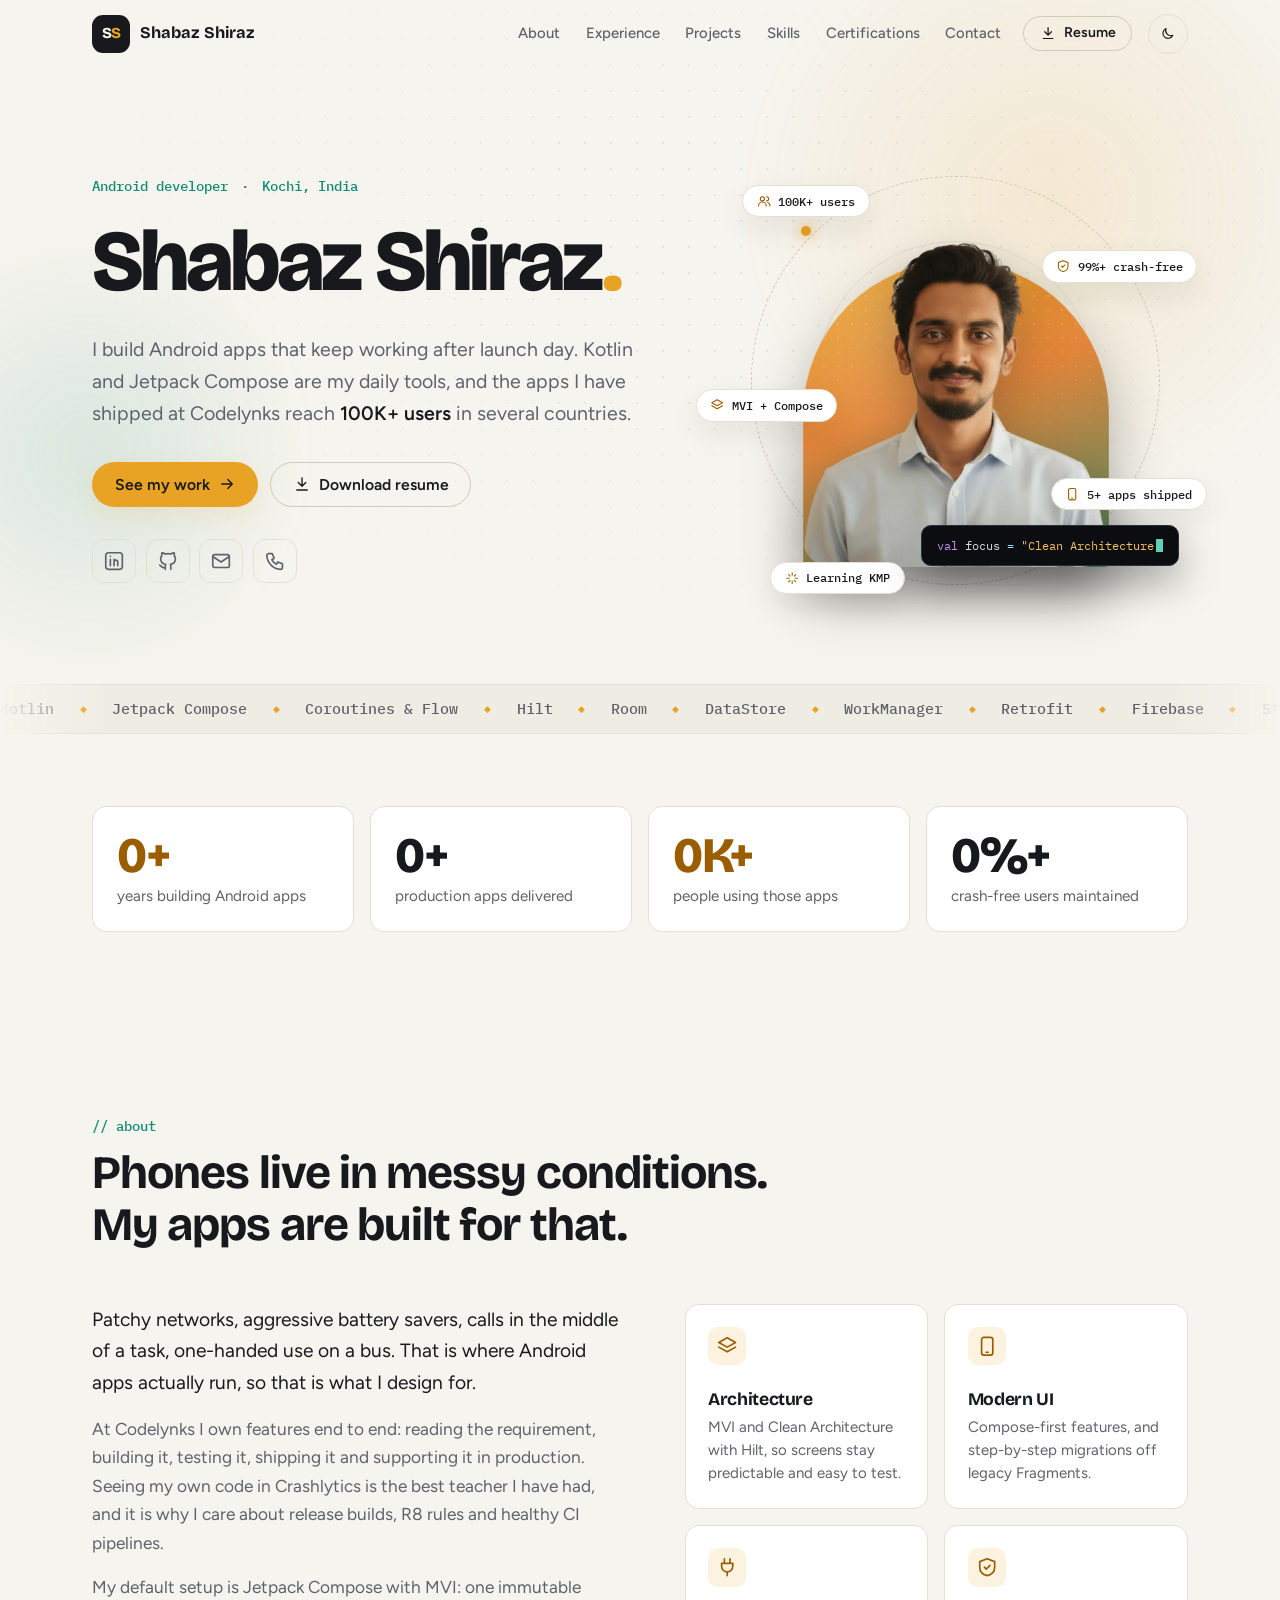
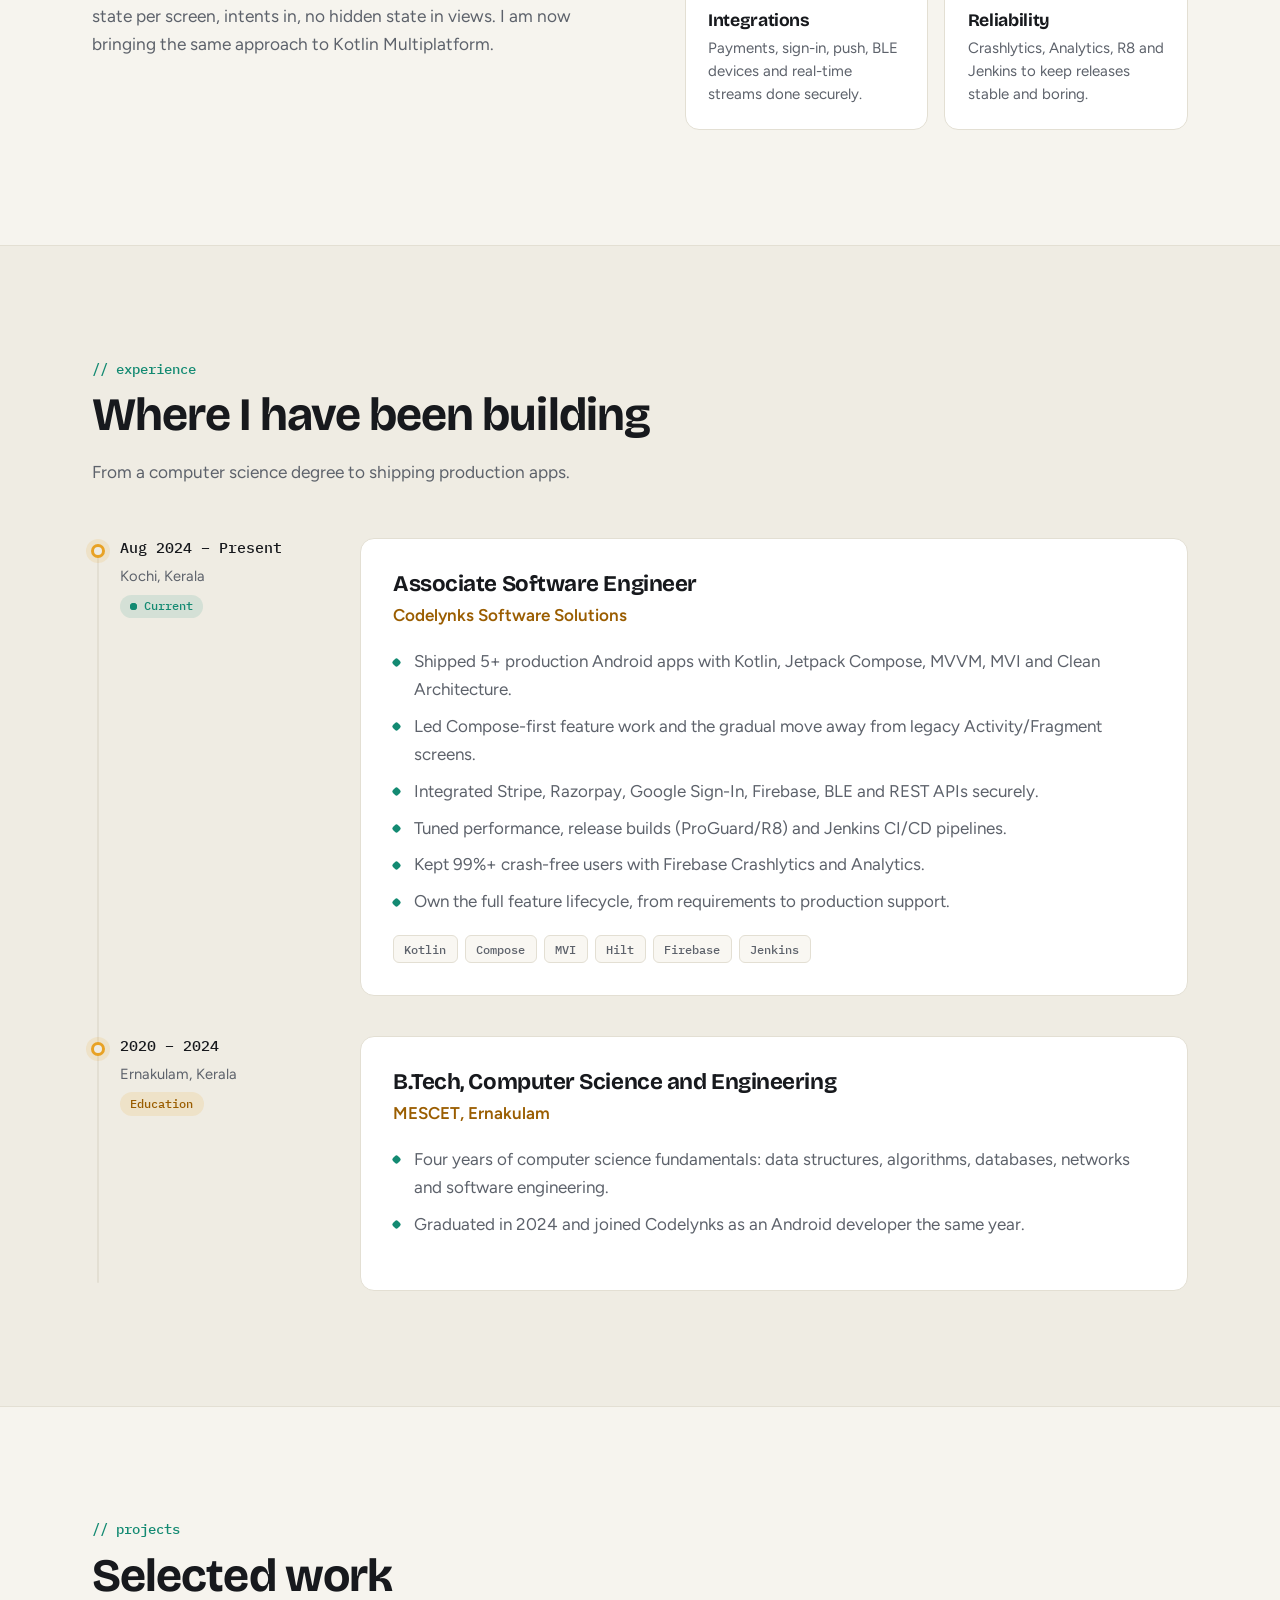
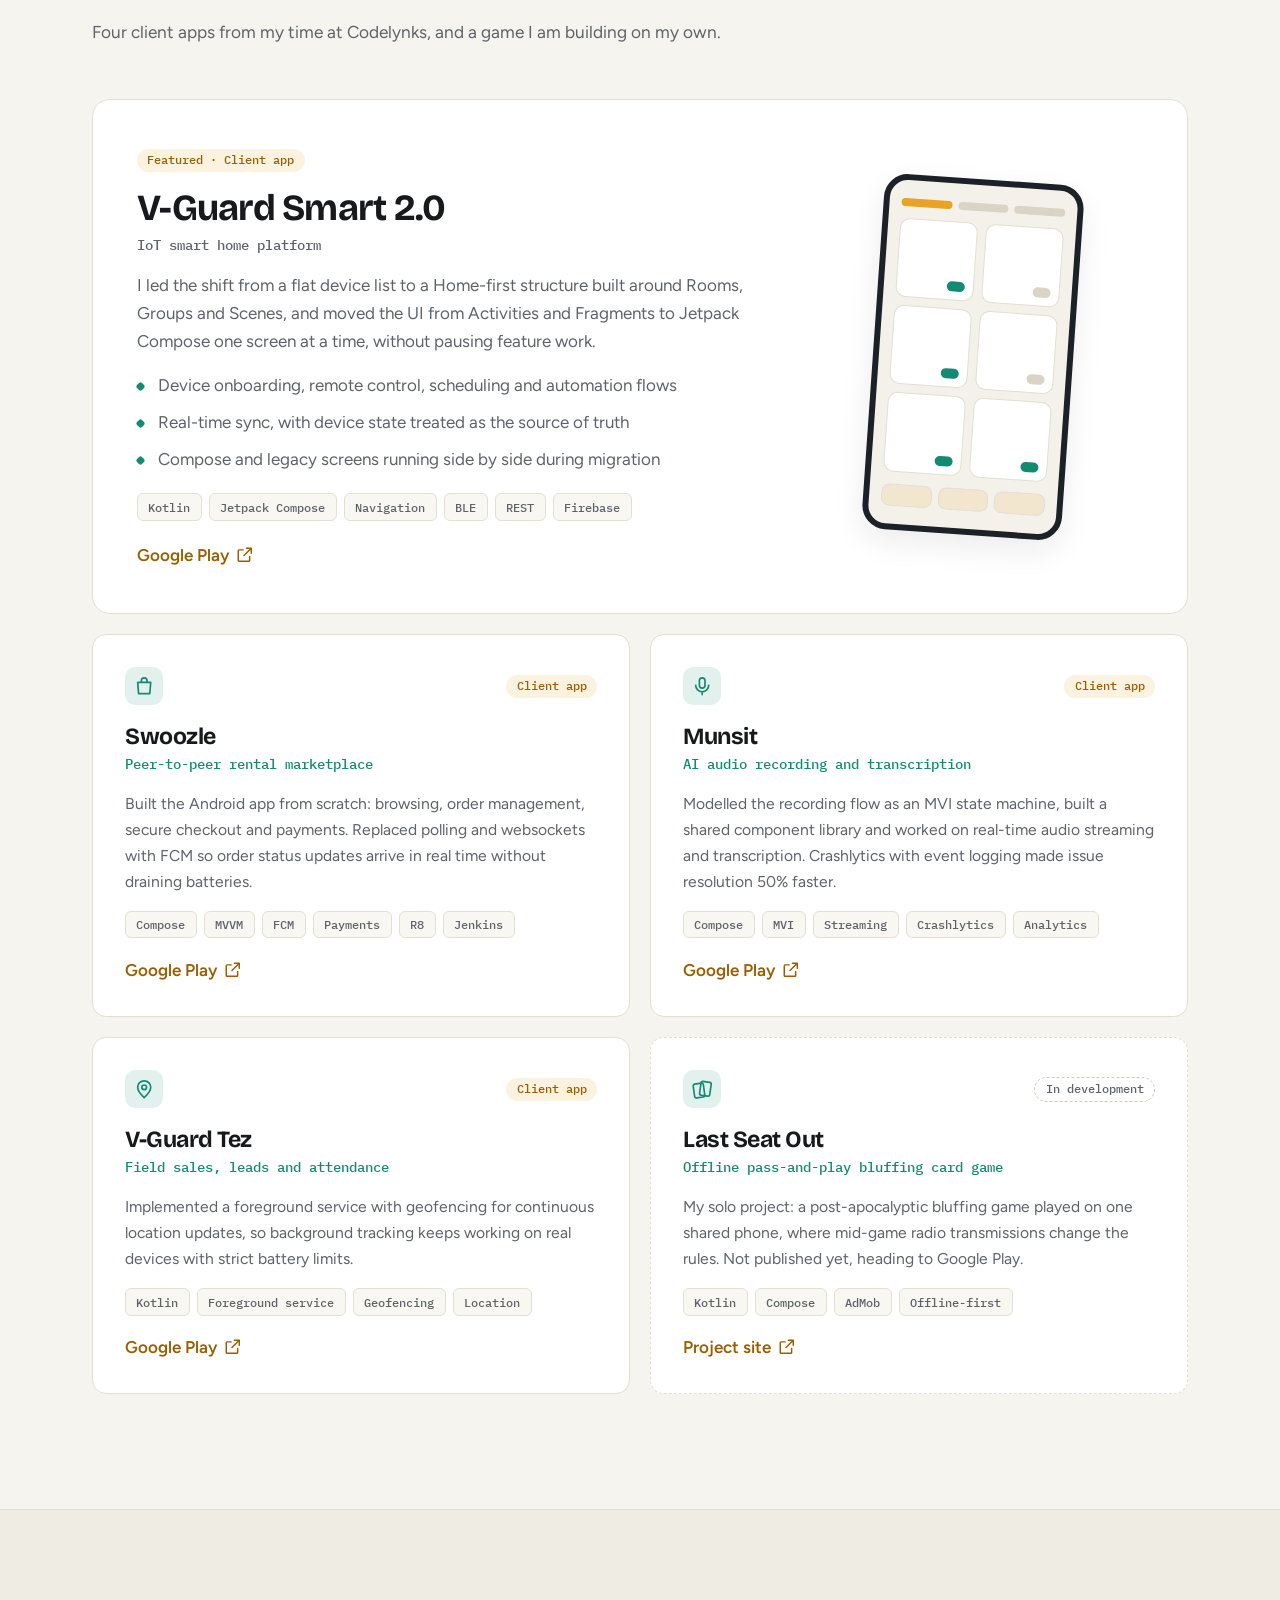
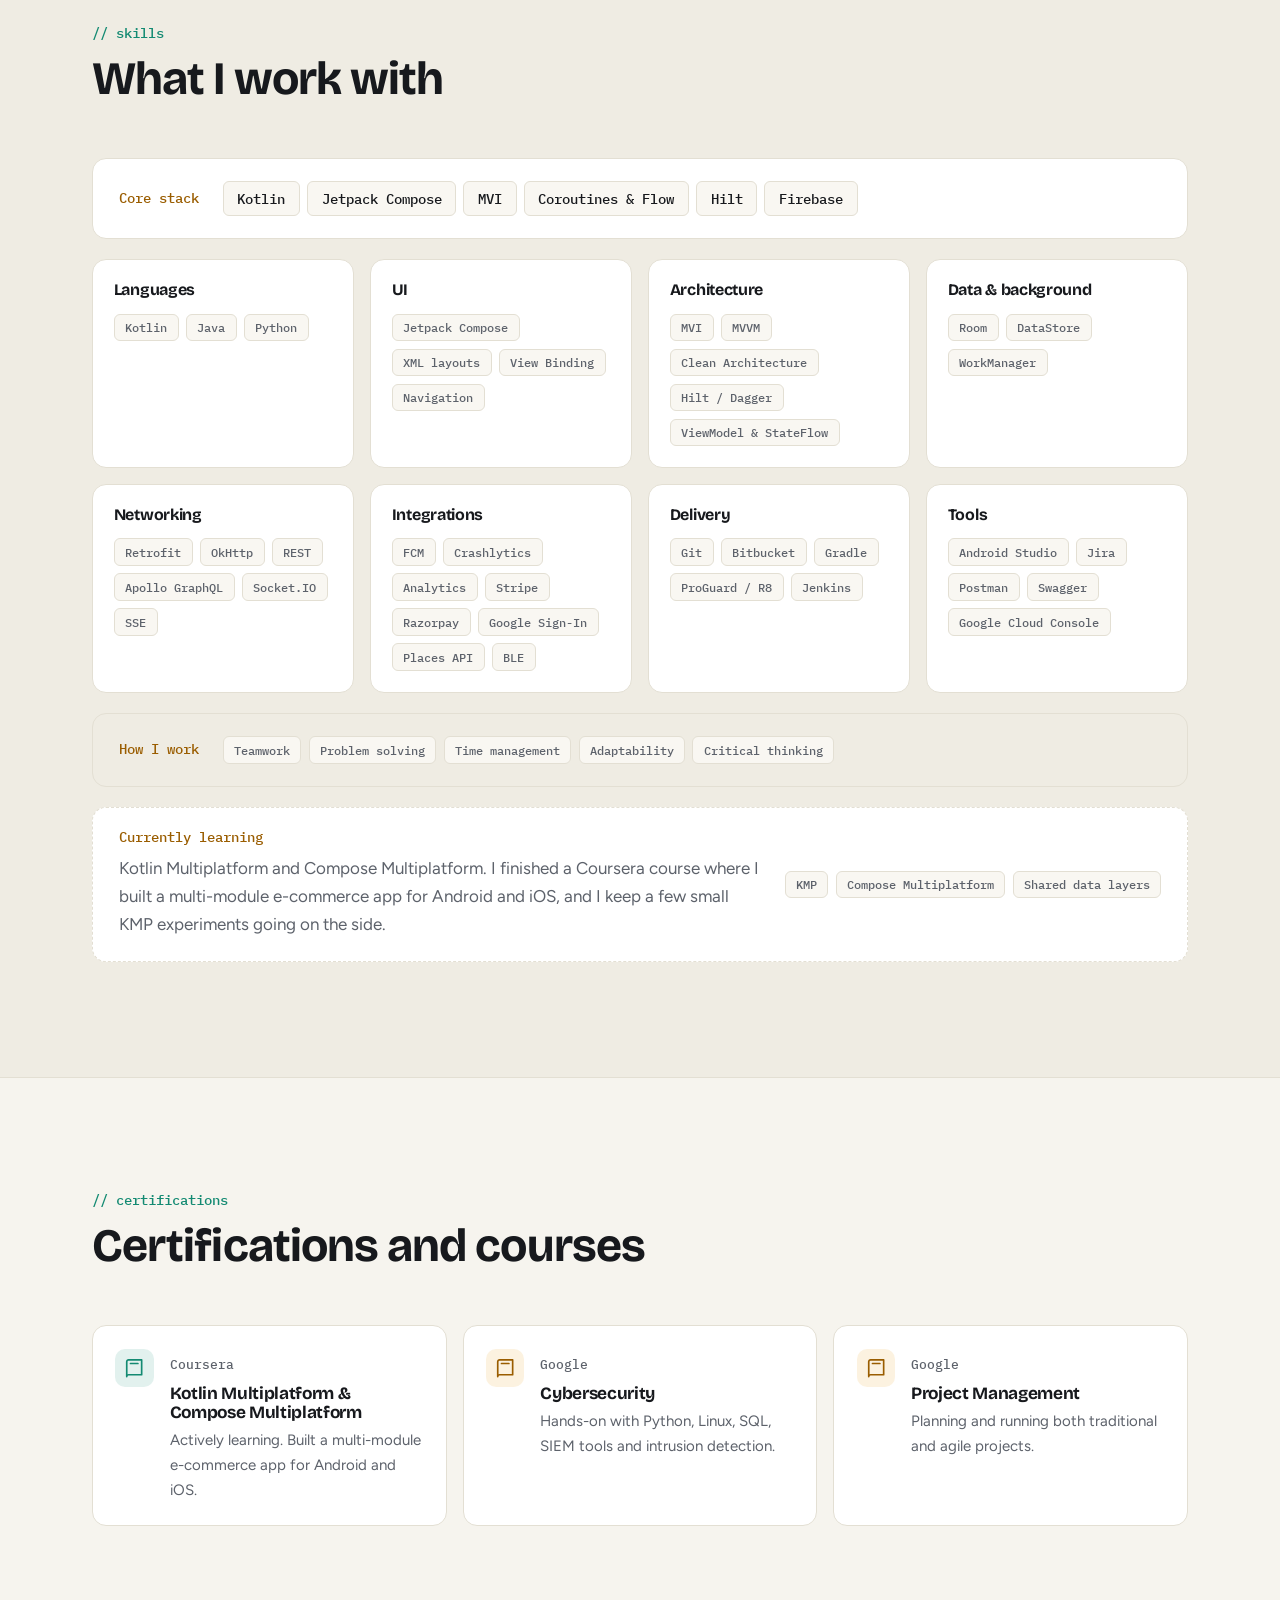
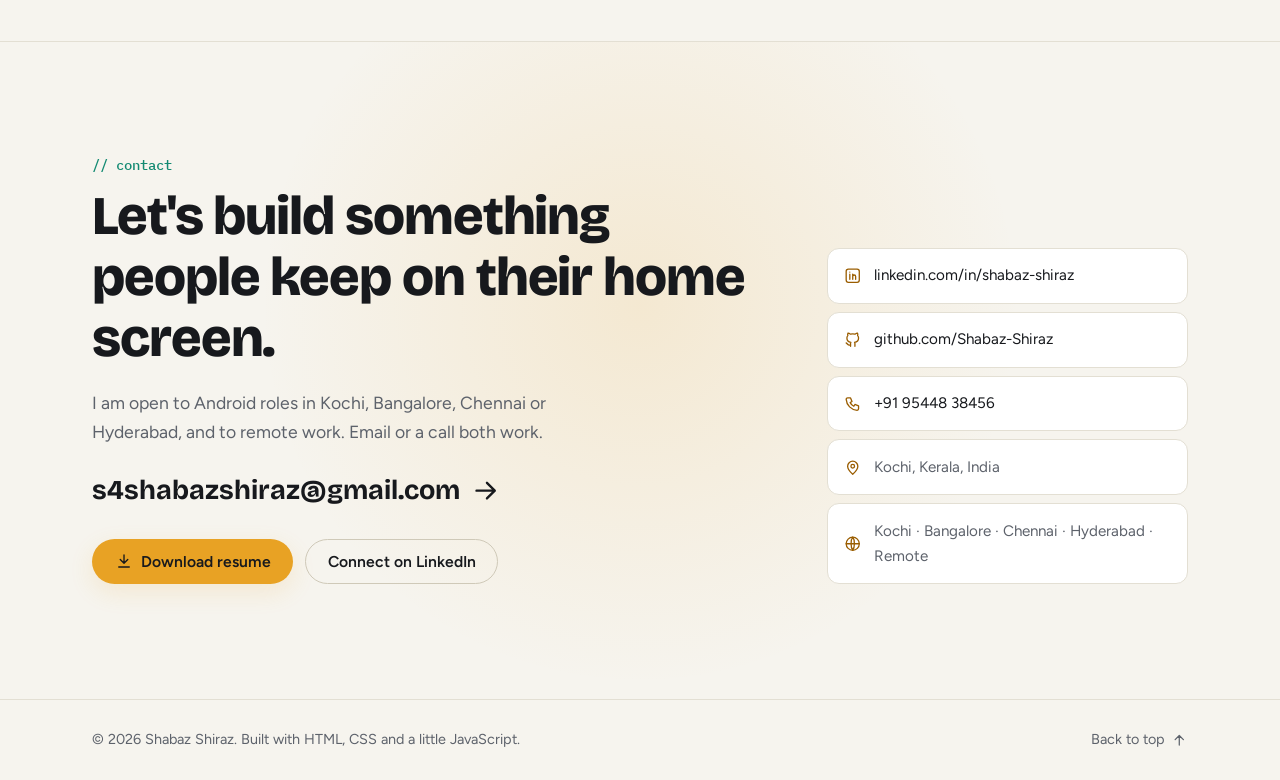
==== index.html @ 7ecfe80a "Add portfolio site Single-page static portfolio for GitHub Pages: hero with portrait, stats, about, " ====
<!doctype html>
<html lang="en" data-theme="dark">
<head>
	<meta charset="utf-8">
	<meta name="viewport" content="width=device-width, initial-scale=1">
	<title>Shabaz Shiraz | Android Developer</title>
	<meta name="description" content="Shabaz Shiraz is an Android developer in Kochi building production apps with Kotlin, Jetpack Compose and MVI. 2+ years, 5+ shipped apps, 100K+ users.">
	<meta name="theme-color" id="themeColor" content="#0f1115">
	<meta property="og:type" content="website">
	<meta property="og:title" content="Shabaz Shiraz | Android Developer">
	<meta property="og:description" content="Android developer building production apps with Kotlin, Jetpack Compose and MVI.">
	<meta property="og:image" content="https://shabaz-shiraz.github.io/assets/img/portrait.png">
	<meta property="og:url" content="https://shabaz-shiraz.github.io/">
	<meta property="og:site_name" content="Shabaz Shiraz">
	<meta property="og:image:alt" content="Portrait of Shabaz Shiraz">
	<meta name="twitter:card" content="summary">
	<meta name="author" content="Shabaz Shiraz">
	<link rel="canonical" href="https://shabaz-shiraz.github.io/">
	<link rel="apple-touch-icon" href="assets/img/portrait.png">
	<script type="application/ld+json">
	{
		"@context": "https://schema.org",
		"@type": "Person",
		"name": "Shabaz Shiraz",
		"jobTitle": "Android Developer",
		"url": "https://shabaz-shiraz.github.io/",
		"image": "https://shabaz-shiraz.github.io/assets/img/portrait.png",
		"email": "mailto:s4shabazshiraz@gmail.com",
		"telephone": "+91 9544838456",
		"worksFor": { "@type": "Organization", "name": "Codelynks Software Solutions" },
		"address": { "@type": "PostalAddress", "addressLocality": "Kochi", "addressRegion": "Kerala", "addressCountry": "IN" },
		"sameAs": ["https://www.linkedin.com/in/shabaz-shiraz/", "https://github.com/Shabaz-Shiraz"]
	}
	</script>
	<link rel="icon" href="assets/img/favicon.svg" type="image/svg+xml">

	<!-- Apply the saved or system theme before first paint, so there is no flash -->
	<script>
		(function () {
			var t = null;
			try { t = localStorage.getItem('theme'); } catch (e) {}
			if (t !== 'light' && t !== 'dark') {
				t = window.matchMedia('(prefers-color-scheme: light)').matches ? 'light' : 'dark';
			}
			document.documentElement.setAttribute('data-theme', t);
			document.documentElement.classList.add('js');
		})();
	</script>

	<link rel="preconnect" href="https://fonts.googleapis.com">
	<link rel="preconnect" href="https://fonts.gstatic.com" crossorigin>
	<link href="https://fonts.googleapis.com/css2?family=Bricolage+Grotesque:opsz,wght@12..96,500;12..96,700;12..96,800&family=Figtree:wght@400;500;600&family=IBM+Plex+Mono:wght@400;500&display=swap" rel="stylesheet">
	<link rel="stylesheet" href="assets/css/style.css">
</head>
<body>
	<a class="skip-link" href="#main">Skip to content</a>
	<div class="scroll-progress" id="scrollProgress" aria-hidden="true"></div>

	<!-- Header -->
	<header class="site-header" id="siteHeader">
		<div class="container header-inner">
			<a class="brand" href="#top" aria-label="Shabaz Shiraz, back to top">
				<span class="brand-mark" aria-hidden="true">S<span>S</span></span>
				<span class="brand-name">Shabaz Shiraz</span>
			</a>

			<nav class="main-nav" id="mainNav" aria-label="Main">
				<a class="nav-link" href="#about">About</a>
				<a class="nav-link" href="#experience">Experience</a>
				<a class="nav-link" href="#projects">Projects</a>
				<a class="nav-link" href="#skills">Skills</a>
				<a class="nav-link" href="#education">Certifications</a>
				<a class="nav-link" href="#contact">Contact</a>
				<a class="btn btn-outline btn-sm nav-resume" href="assets/resume/Shabaz_Shiraz_Android_Developer.pdf" download="Shabaz_Shiraz_Android_Developer.pdf">
					<svg class="i" aria-hidden="true"><use href="#i-download"/></svg> Resume
				</a>
			</nav>

			<div class="header-actions">
				<button class="icon-btn" id="themeToggle" type="button" aria-label="Switch theme">
					<svg class="i i-sun" aria-hidden="true"><use href="#i-sun"/></svg>
					<svg class="i i-moon" aria-hidden="true"><use href="#i-moon"/></svg>
				</button>
				<button class="icon-btn menu-toggle" id="menuToggle" type="button" aria-controls="mainNav" aria-expanded="false" aria-label="Open menu">
					<span class="burger" aria-hidden="true"><span></span><span></span><span></span></span>
				</button>
			</div>
		</div>
	</header>

	<main id="main">
		<!-- Hero -->
		<section class="hero" id="top">
			<div class="hero-grid-bg" aria-hidden="true"></div>
			<div class="container hero-inner">
				<div class="hero-copy">
					<p class="eyebrow hero-in" style="--d:0">Android developer <span aria-hidden="true">·</span> Kochi, India</p>
					<h1 class="hero-title hero-in" style="--d:1">Shabaz Shiraz<span class="dot" aria-hidden="true">.</span></h1>
					<p class="hero-lede hero-in" style="--d:2">
						I build Android apps that keep working after launch day. Kotlin and Jetpack Compose are my daily tools, and the apps I have shipped at Codelynks reach <strong>100K+ users</strong> in several countries.
					</p>
					<div class="hero-cta hero-in" style="--d:3">
						<a class="btn btn-primary" href="#projects">See my work <svg class="i" aria-hidden="true"><use href="#i-arrow"/></svg></a>
						<a class="btn btn-outline" href="assets/resume/Shabaz_Shiraz_Android_Developer.pdf" download="Shabaz_Shiraz_Android_Developer.pdf"><svg class="i" aria-hidden="true"><use href="#i-download"/></svg> Download resume</a>
					</div>
					<ul class="social-row hero-in" style="--d:4" aria-label="Profiles">
						<li><a href="https://www.linkedin.com/in/shabaz-shiraz/" target="_blank" rel="noopener" aria-label="LinkedIn"><svg class="i" aria-hidden="true"><use href="#i-linkedin"/></svg></a></li>
						<li><a href="https://github.com/Shabaz-Shiraz" target="_blank" rel="noopener" aria-label="GitHub"><svg class="i" aria-hidden="true"><use href="#i-github"/></svg></a></li>
						<li><a href="mailto:s4shabazshiraz@gmail.com" aria-label="Email"><svg class="i" aria-hidden="true"><use href="#i-mail"/></svg></a></li>
						<li><a href="tel:+919544838456" aria-label="Call"><svg class="i" aria-hidden="true"><use href="#i-call"/></svg></a></li>
					</ul>
				</div>

				<!-- Abstract phone visual with orbiting chips (no photos, no logos) -->
				<div class="hero-visual hero-in" style="--d:2">
					<div class="orbit"></div>
					<div class="orbit orbit-2"></div>
					<div class="portrait">
						<div class="portrait-bg"></div>
						<picture>
							<source srcset="assets/img/portrait.webp" type="image/webp">
							<img src="assets/img/portrait.png" alt="Portrait of Shabaz Shiraz" width="560" height="595" fetchpriority="high">
						</picture>
					</div>

					<span class="chip float c1" aria-hidden="true"><svg class="i" ><use href="#i-users"/></svg>100K+ users</span>
					<span class="chip float c2" aria-hidden="true"><svg class="i"><use href="#i-shield"/></svg>99%+ crash-free</span>
					<span class="chip float c3" aria-hidden="true"><svg class="i"><use href="#i-layers"/></svg>MVI + Compose</span>
					<span class="chip float c4" aria-hidden="true"><svg class="i"><use href="#i-phone"/></svg>5+ apps shipped</span>
					<span class="chip float c5" aria-hidden="true"><svg class="i"><use href="#i-spark"/></svg>Learning KMP</span>

					<div class="code-card" aria-hidden="true">
						<span class="code-key">val</span> focus <span class="code-op">=</span>
						<code data-typing="&quot;Jetpack Compose&quot;|&quot;Clean Architecture&quot;|&quot;Kotlin Multiplatform&quot;|&quot;Crash-free releases&quot;">"Jetpack Compose"</code>
					</div>
				</div>
			</div>

			<!-- Tech marquee: list is duplicated so the loop is seamless -->
			<div class="marquee" aria-label="Technologies I work with">
				<div class="marquee-track">
					<ul>
						<li>Kotlin</li><li>Jetpack Compose</li><li>Coroutines &amp; Flow</li><li>Hilt</li><li>Room</li><li>DataStore</li><li>WorkManager</li><li>Retrofit</li><li>Firebase</li><li>Stripe</li><li>Razorpay</li><li>BLE</li><li>Jenkins</li><li>Kotlin Multiplatform</li>
					</ul>
					<ul aria-hidden="true">
						<li>Kotlin</li><li>Jetpack Compose</li><li>Coroutines &amp; Flow</li><li>Hilt</li><li>Room</li><li>DataStore</li><li>WorkManager</li><li>Retrofit</li><li>Firebase</li><li>Stripe</li><li>Razorpay</li><li>BLE</li><li>Jenkins</li><li>Kotlin Multiplatform</li>
					</ul>
				</div>
			</div>
		</section>

		<!-- Stats -->
		<section class="stats" aria-label="At a glance">
			<div class="container stats-grid" data-stagger>
				<div class="stat reveal"><span class="stat-num" data-count="2" data-suffix="+">2+</span><span class="stat-label">years building Android apps</span></div>
				<div class="stat reveal"><span class="stat-num" data-count="5" data-suffix="+">5+</span><span class="stat-label">production apps delivered</span></div>
				<div class="stat reveal"><span class="stat-num" data-count="100" data-suffix="K+">100K+</span><span class="stat-label">people using those apps</span></div>
				<div class="stat reveal"><span class="stat-num" data-count="99" data-suffix="%+">99%+</span><span class="stat-label">crash-free users maintained</span></div>
			</div>
		</section>

		<!-- About -->
		<section class="section" id="about">
			<div class="container">
				<header class="section-head reveal">
					<p class="section-tag">// about</p>
					<h2>Phones live in messy conditions. My apps are built for that.</h2>
				</header>
				<div class="about-grid">
					<div class="about-copy reveal">
						<p>Patchy networks, aggressive battery savers, calls in the middle of a task, one-handed use on a bus. That is where Android apps actually run, so that is what I design for.</p>
						<p>At Codelynks I own features end to end: reading the requirement, building it, testing it, shipping it and supporting it in production. Seeing my own code in Crashlytics is the best teacher I have had, and it is why I care about release builds, R8 rules and healthy CI pipelines.</p>
						<p>My default setup is Jetpack Compose with MVI: one immutable state per screen, intents in, no hidden state in views. I am now bringing the same approach to Kotlin Multiplatform.</p>
					</div>
					<div class="focus-grid" data-stagger>
						<article class="focus-card reveal">
							<svg class="i" aria-hidden="true"><use href="#i-layers"/></svg>
							<h3>Architecture</h3>
							<p>MVI and Clean Architecture with Hilt, so screens stay predictable and easy to test.</p>
						</article>
						<article class="focus-card reveal">
							<svg class="i" aria-hidden="true"><use href="#i-phone"/></svg>
							<h3>Modern UI</h3>
							<p>Compose-first features, and step-by-step migrations off legacy Fragments.</p>
						</article>
						<article class="focus-card reveal">
							<svg class="i" aria-hidden="true"><use href="#i-plug"/></svg>
							<h3>Integrations</h3>
							<p>Payments, sign-in, push, BLE devices and real-time streams done securely.</p>
						</article>
						<article class="focus-card reveal">
							<svg class="i" aria-hidden="true"><use href="#i-shield"/></svg>
							<h3>Reliability</h3>
							<p>Crashlytics, Analytics, R8 and Jenkins to keep releases stable and boring.</p>
						</article>
					</div>
				</div>
			</div>
		</section>

		<!-- Experience -->
		<section class="section section-alt" id="experience">
			<div class="container">
				<header class="section-head reveal">
					<p class="section-tag">// experience</p>
					<h2>Where I have been building</h2>
					<p class="section-intro">From a computer science degree to shipping production apps.</p>
				</header>
				<ol class="timeline" id="timeline">
					<li class="tl-item reveal">
						<div class="tl-meta">
							<span class="tl-date">Aug 2024 – Present</span>
							<span class="tl-place">Kochi, Kerala</span>
							<span class="badge badge-live"><span class="pulse"></span>Current</span>
						</div>
						<div class="tl-body">
							<h3>Associate Software Engineer</h3>
							<p class="tl-company">Codelynks Software Solutions</p>
							<ul class="tl-list">
								<li>Shipped 5+ production Android apps with Kotlin, Jetpack Compose, MVVM, MVI and Clean Architecture.</li>
								<li>Led Compose-first feature work and the gradual move away from legacy Activity/Fragment screens.</li>
								<li>Integrated Stripe, Razorpay, Google Sign-In, Firebase, BLE and REST APIs securely.</li>
								<li>Tuned performance, release builds (ProGuard/R8) and Jenkins CI/CD pipelines.</li>
								<li>Kept 99%+ crash-free users with Firebase Crashlytics and Analytics.</li>
								<li>Own the full feature lifecycle, from requirements to production support.</li>
							</ul>
							<ul class="tag-list" aria-label="Technologies">
								<li>Kotlin</li><li>Compose</li><li>MVI</li><li>Hilt</li><li>Firebase</li><li>Jenkins</li>
							</ul>
						</div>
					</li>
					<li class="tl-item reveal">
						<div class="tl-meta">
							<span class="tl-date">2020 – 2024</span>
							<span class="tl-place">Ernakulam, Kerala</span>
							<span class="badge">Education</span>
						</div>
						<div class="tl-body">
							<h3>B.Tech, Computer Science and Engineering</h3>
							<p class="tl-company">MESCET, Ernakulam</p>
							<ul class="tl-list">
								<li>Four years of computer science fundamentals: data structures, algorithms, databases, networks and software engineering.</li>
								<li>Graduated in 2024 and joined Codelynks as an Android developer the same year.</li>
							</ul>
						</div>
					</li>
				</ol>
			</div>
		</section>

		<!-- Projects -->
		<section class="section" id="projects">
			<div class="container">
				<header class="section-head reveal">
					<p class="section-tag">// projects</p>
					<h2>Selected work</h2>
					<p class="section-intro">Four client apps from my time at Codelynks, and a game I am building on my own.</p>
				</header>

				<article class="project-featured spot reveal">
					<div class="pf-copy">
						<span class="badge">Featured · Client app</span>
						<h3>V-Guard Smart 2.0</h3>
						<p class="pf-tagline">IoT smart home platform</p>
						<p>I led the shift from a flat device list to a Home-first structure built around Rooms, Groups and Scenes, and moved the UI from Activities and Fragments to Jetpack Compose one screen at a time, without pausing feature work.</p>
						<ul class="tl-list">
							<li>Device onboarding, remote control, scheduling and automation flows</li>
							<li>Real-time sync, with device state treated as the source of truth</li>
							<li>Compose and legacy screens running side by side during migration</li>
						</ul>
						<ul class="tag-list"><li>Kotlin</li><li>Jetpack Compose</li><li>Navigation</li><li>BLE</li><li>REST</li><li>Firebase</li></ul>
						<!-- PLAY STORE: replace with the exact app URL -->
						<a class="pc-link" href="https://play.google.com/store/search?q=V-Guard+Smart&amp;c=apps" target="_blank" rel="noopener">Google Play <svg class="i" aria-hidden="true"><use href="#i-external"/></svg></a>
					</div>
					<div class="pf-art" aria-hidden="true">
						<div class="mini-phone">
							<div class="mp-tabs"><span class="on"></span><span></span><span></span></div>
							<div class="mp-grid"><i class="on"></i><i></i><i class="on"></i><i></i><i></i><i class="on"></i></div>
							<div class="mp-scenes"><span></span><span></span><span></span></div>
						</div>
					</div>
				</article>

				<div class="project-grid" data-stagger>
					<article class="project-card spot reveal">
						<div class="pc-top"><svg class="i" aria-hidden="true"><use href="#i-bag"/></svg><span class="badge">Client app</span></div>
						<h3>Swoozle</h3>
						<p class="pc-tagline">Peer-to-peer rental marketplace</p>
						<p>Built the Android app from scratch: browsing, order management, secure checkout and payments. Replaced polling and websockets with FCM so order status updates arrive in real time without draining batteries.</p>
						<ul class="tag-list"><li>Compose</li><li>MVVM</li><li>FCM</li><li>Payments</li><li>R8</li><li>Jenkins</li></ul>
						<!-- PLAY STORE: replace with the exact app URL -->
						<a class="pc-link" href="https://play.google.com/store/search?q=Swoozle&amp;c=apps" target="_blank" rel="noopener">Google Play <svg class="i" aria-hidden="true"><use href="#i-external"/></svg></a>
					</article>

					<article class="project-card spot reveal">
						<div class="pc-top"><svg class="i" aria-hidden="true"><use href="#i-mic"/></svg><span class="badge">Client app</span></div>
						<h3>Munsit</h3>
						<p class="pc-tagline">AI audio recording and transcription</p>
						<p>Modelled the recording flow as an MVI state machine, built a shared component library and worked on real-time audio streaming and transcription. Crashlytics with event logging made issue resolution 50% faster.</p>
						<ul class="tag-list"><li>Compose</li><li>MVI</li><li>Streaming</li><li>Crashlytics</li><li>Analytics</li></ul>
						<!-- PLAY STORE: replace with the exact app URL -->
						<a class="pc-link" href="https://play.google.com/store/search?q=Munsit&amp;c=apps" target="_blank" rel="noopener">Google Play <svg class="i" aria-hidden="true"><use href="#i-external"/></svg></a>
					</article>

					<article class="project-card spot reveal">
						<div class="pc-top"><svg class="i" aria-hidden="true"><use href="#i-pin"/></svg><span class="badge">Client app</span></div>
						<h3>V-Guard Tez</h3>
						<p class="pc-tagline">Field sales, leads and attendance</p>
						<p>Implemented a foreground service with geofencing for continuous location updates, so background tracking keeps working on real devices with strict battery limits.</p>
						<ul class="tag-list"><li>Kotlin</li><li>Foreground service</li><li>Geofencing</li><li>Location</li></ul>
						<!-- PLAY STORE: replace with the exact app URL -->
						<a class="pc-link" href="https://play.google.com/store/search?q=V-Guard+Tez&amp;c=apps" target="_blank" rel="noopener">Google Play <svg class="i" aria-hidden="true"><use href="#i-external"/></svg></a>
					</article>

					<article class="project-card spot reveal is-wip">
						<div class="pc-top"><svg class="i" aria-hidden="true"><use href="#i-cards"/></svg><span class="badge badge-wip">In development</span></div>
						<h3>Last Seat Out</h3>
						<p class="pc-tagline">Offline pass-and-play bluffing card game</p>
						<p>My solo project: a post-apocalyptic bluffing game played on one shared phone, where mid-game radio transmissions change the rules. Not published yet, heading to Google Play.</p>
						<ul class="tag-list"><li>Kotlin</li><li>Compose</li><li>AdMob</li><li>Offline-first</li></ul>
						<a class="pc-link" href="https://lastseatout.github.io" target="_blank" rel="noopener">Project site <svg class="i" aria-hidden="true"><use href="#i-external"/></svg></a>
					</article>
				</div>
			</div>
		</section>

		<!-- Skills -->
		<section class="section section-alt" id="skills">
			<div class="container">
				<header class="section-head reveal">
					<p class="section-tag">// skills</p>
					<h2>What I work with</h2>
				</header>

				<div class="core-stack reveal">
					<span class="core-label">Core stack</span>
					<ul class="tag-list tag-list-lg"><li>Kotlin</li><li>Jetpack Compose</li><li>MVI</li><li>Coroutines &amp; Flow</li><li>Hilt</li><li>Firebase</li></ul>
				</div>

				<div class="skills-grid" data-stagger>
					<div class="skill-group reveal"><h3>Languages</h3><ul class="tag-list"><li>Kotlin</li><li>Java</li><li>Python</li></ul></div>
					<div class="skill-group reveal"><h3>UI</h3><ul class="tag-list"><li>Jetpack Compose</li><li>XML layouts</li><li>View Binding</li><li>Navigation</li></ul></div>
					<div class="skill-group reveal"><h3>Architecture</h3><ul class="tag-list"><li>MVI</li><li>MVVM</li><li>Clean Architecture</li><li>Hilt / Dagger</li><li>ViewModel &amp; StateFlow</li></ul></div>
					<div class="skill-group reveal"><h3>Data &amp; background</h3><ul class="tag-list"><li>Room</li><li>DataStore</li><li>WorkManager</li></ul></div>
					<div class="skill-group reveal"><h3>Networking</h3><ul class="tag-list"><li>Retrofit</li><li>OkHttp</li><li>REST</li><li>Apollo GraphQL</li><li>Socket.IO</li><li>SSE</li></ul></div>
					<div class="skill-group reveal"><h3>Integrations</h3><ul class="tag-list"><li>FCM</li><li>Crashlytics</li><li>Analytics</li><li>Stripe</li><li>Razorpay</li><li>Google Sign-In</li><li>Places API</li><li>BLE</li></ul></div>
					<div class="skill-group reveal"><h3>Delivery</h3><ul class="tag-list"><li>Git</li><li>Bitbucket</li><li>Gradle</li><li>ProGuard / R8</li><li>Jenkins</li></ul></div>
					<div class="skill-group reveal"><h3>Tools</h3><ul class="tag-list"><li>Android Studio</li><li>Jira</li><li>Postman</li><li>Swagger</li><li>Google Cloud Console</li></ul></div>
				</div>

				<div class="core-stack soft reveal">
					<span class="core-label">How I work</span>
					<ul class="tag-list"><li>Teamwork</li><li>Problem solving</li><li>Time management</li><li>Adaptability</li><li>Critical thinking</li></ul>
				</div>

				<div class="learning reveal">
					<div>
						<span class="core-label">Currently learning</span>
						<p>Kotlin Multiplatform and Compose Multiplatform. I finished a Coursera course where I built a multi-module e-commerce app for Android and iOS, and I keep a few small KMP experiments going on the side.</p>
					</div>
					<ul class="tag-list"><li>KMP</li><li>Compose Multiplatform</li><li>Shared data layers</li></ul>
				</div>
			</div>
		</section>

		<!-- Education -->
		<section class="section" id="education">
			<div class="container">
				<header class="section-head reveal">
					<p class="section-tag">// certifications</p>
					<h2>Certifications and courses</h2>
				</header>
				<div class="edu-grid edu-grid-3" data-stagger>
					<article class="edu-card reveal">
						<svg class="i" aria-hidden="true"><use href="#i-book"/></svg>
						<div>
							<span class="edu-date">Coursera</span>
							<h3>Kotlin Multiplatform &amp; Compose Multiplatform</h3>
							<p>Actively learning. Built a multi-module e-commerce app for Android and iOS.</p>
						</div>
					</article>
					<article class="edu-card reveal">
						<svg class="i" aria-hidden="true"><use href="#i-book"/></svg>
						<div>
							<span class="edu-date">Google</span>
							<h3>Cybersecurity</h3>
							<p>Hands-on with Python, Linux, SQL, SIEM tools and intrusion detection.</p>
						</div>
					</article>
					<article class="edu-card reveal">
						<svg class="i" aria-hidden="true"><use href="#i-book"/></svg>
						<div>
							<span class="edu-date">Google</span>
							<h3>Project Management</h3>
							<p>Planning and running both traditional and agile projects.</p>
						</div>
					</article>
				</div>
			</div>
		</section>

		<!-- Contact -->
		<section class="section contact" id="contact">
			<div class="contact-glow" aria-hidden="true"></div>
			<div class="container contact-inner">
				<div class="reveal">
					<p class="section-tag">// contact</p>
					<h2 class="contact-title">Let's build something people keep on their home screen.</h2>
					<p class="contact-lede">I am open to Android roles in Kochi, Bangalore, Chennai or Hyderabad, and to remote work. Email or a call both work.</p>
					<a class="contact-email" href="mailto:s4shabazshiraz@gmail.com">s4shabazshiraz@gmail.com <svg class="i" aria-hidden="true"><use href="#i-arrow"/></svg></a>
					<div class="contact-cta">
						<a class="btn btn-primary" href="assets/resume/Shabaz_Shiraz_Android_Developer.pdf" download="Shabaz_Shiraz_Android_Developer.pdf"><svg class="i" aria-hidden="true"><use href="#i-download"/></svg> Download resume</a>
						<a class="btn btn-outline" href="https://www.linkedin.com/in/shabaz-shiraz/" target="_blank" rel="noopener">Connect on LinkedIn</a>
					</div>
				</div>
				<ul class="contact-list reveal" data-stagger>
					<li><svg class="i" aria-hidden="true"><use href="#i-linkedin"/></svg><a href="https://www.linkedin.com/in/shabaz-shiraz/" target="_blank" rel="noopener">linkedin.com/in/shabaz-shiraz</a></li>
					<li><svg class="i" aria-hidden="true"><use href="#i-github"/></svg><a href="https://github.com/Shabaz-Shiraz" target="_blank" rel="noopener">github.com/Shabaz-Shiraz</a></li>
					<li><svg class="i" aria-hidden="true"><use href="#i-call"/></svg><a href="tel:+919544838456">+91 95448 38456</a></li>
					<li><svg class="i" aria-hidden="true"><use href="#i-pin"/></svg><span>Kochi, Kerala, India</span></li>
					<li><svg class="i" aria-hidden="true"><use href="#i-globe"/></svg><span>Kochi · Bangalore · Chennai · Hyderabad · Remote</span></li>
				</ul>
			</div>
		</section>
	</main>

	<footer class="site-footer">
		<div class="container footer-inner">
			<p>© <span id="year">2026</span> Shabaz Shiraz. Built with HTML, CSS and a little JavaScript.</p>
			<a href="#top" class="footer-top">Back to top <svg class="i" aria-hidden="true"><use href="#i-up"/></svg></a>
		</div>
	</footer>

	<a href="#top" class="back-to-top" id="backToTop" aria-label="Back to top"><svg class="i" aria-hidden="true"><use href="#i-up"/></svg></a>

	<!-- Icon sprite (simple line icons, drawn for this site) -->
	<svg width="0" height="0" style="position:absolute" aria-hidden="true">
		<defs>
			<symbol id="i-arrow" viewBox="0 0 24 24"><path d="M5 12h14M13 6l6 6-6 6"/></symbol>
			<symbol id="i-up" viewBox="0 0 24 24"><path d="M12 19V5M6 11l6-6 6 6"/></symbol>
			<symbol id="i-external" viewBox="0 0 24 24"><path d="M14 4h6v6M20 4l-9 9M18 14v5a1 1 0 0 1-1 1H5a1 1 0 0 1-1-1V7a1 1 0 0 1 1-1h5"/></symbol>
			<symbol id="i-download" viewBox="0 0 24 24"><path d="M12 4v11M7 10l5 5 5-5M5 20h14"/></symbol>
			<symbol id="i-sun" viewBox="0 0 24 24"><circle cx="12" cy="12" r="4"/><path d="M12 2v2M12 20v2M4.9 4.9l1.4 1.4M17.7 17.7l1.4 1.4M2 12h2M20 12h2M4.9 19.1l1.4-1.4M17.7 6.3l1.4-1.4"/></symbol>
			<symbol id="i-moon" viewBox="0 0 24 24"><path d="M20 14.5A8 8 0 0 1 9.5 4a8 8 0 1 0 10.5 10.5z"/></symbol>
			<symbol id="i-mail" viewBox="0 0 24 24"><rect x="3" y="5" width="18" height="14" rx="2"/><path d="m3 7 9 6 9-6"/></symbol>
			<symbol id="i-linkedin" viewBox="0 0 24 24"><rect x="3" y="3" width="18" height="18" rx="3"/><path d="M8 10v7M8 7v.01M12 17v-4a2 2 0 0 1 4 0v4M12 10v7"/></symbol>
			<symbol id="i-github" viewBox="0 0 24 24"><path d="M9 19c-4 1.5-4-2-6-2.5M15 21v-3.5c0-1 .1-1.4-.5-2 2.8-.3 5.5-1.4 5.5-6a4.6 4.6 0 0 0-1.3-3.2 4.2 4.2 0 0 0-.1-3.2s-1.1-.3-3.5 1.3a12 12 0 0 0-6.2 0C6.5 2.8 5.4 3.1 5.4 3.1a4.2 4.2 0 0 0-.1 3.2A4.6 4.6 0 0 0 4 9.5c0 4.6 2.7 5.7 5.5 6-.6.6-.6 1.2-.5 2V21"/></symbol>
			<symbol id="i-users" viewBox="0 0 24 24"><circle cx="9" cy="8" r="3.5"/><path d="M2.5 20a6.5 6.5 0 0 1 13 0M16 4.5a3.5 3.5 0 0 1 0 7M18 14a6 6 0 0 1 3.5 6"/></symbol>
			<symbol id="i-shield" viewBox="0 0 24 24"><path d="M12 3 4 6v6c0 5 3.5 8 8 9 4.5-1 8-4 8-9V6z"/><path d="m9 12 2 2 4-4"/></symbol>
			<symbol id="i-layers" viewBox="0 0 24 24"><path d="m12 3 9 5-9 5-9-5z"/><path d="m3 13 9 5 9-5"/></symbol>
			<symbol id="i-phone" viewBox="0 0 24 24"><rect x="6" y="2.5" width="12" height="19" rx="2.5"/><path d="M11 18.5h2"/></symbol>
			<symbol id="i-spark" viewBox="0 0 24 24"><path d="M12 3v4M12 17v4M3 12h4M17 12h4M6 6l2.5 2.5M15.5 15.5 18 18M6 18l2.5-2.5M15.5 8.5 18 6"/></symbol>
			<symbol id="i-plug" viewBox="0 0 24 24"><path d="M9 3v5M15 3v5M6 8h12v3a6 6 0 0 1-12 0zM12 17v4"/></symbol>
			<symbol id="i-bag" viewBox="0 0 24 24"><path d="M5 8h14l-1 12H6zM9 8V6a3 3 0 0 1 6 0v2"/></symbol>
			<symbol id="i-mic" viewBox="0 0 24 24"><rect x="9" y="3" width="6" height="11" rx="3"/><path d="M5 11a7 7 0 0 0 14 0M12 18v3"/></symbol>
			<symbol id="i-call" viewBox="0 0 24 24"><path d="M5 4h4l2 5-2.5 1.5a11 11 0 0 0 5 5L15 13l5 2v4a2 2 0 0 1-2 2A16 16 0 0 1 3 6a2 2 0 0 1 2-2"/></symbol>
			<symbol id="i-pin" viewBox="0 0 24 24"><path d="M12 21s-7-6.2-7-11a7 7 0 0 1 14 0c0 4.8-7 11-7 11z"/><circle cx="12" cy="10" r="2.5"/></symbol>
			<symbol id="i-cards" viewBox="0 0 24 24"><rect x="3" y="6" width="11" height="15" rx="2" transform="rotate(-8 8 13)"/><rect x="10" y="4" width="11" height="15" rx="2" transform="rotate(8 15 11)"/></symbol>
			<symbol id="i-cap" viewBox="0 0 24 24"><path d="m2 9 10-5 10 5-10 5z"/><path d="M6 11v5c3 2.5 9 2.5 12 0v-5M22 9v6"/></symbol>
			<symbol id="i-book" viewBox="0 0 24 24"><path d="M4 5a2 2 0 0 1 2-2h14v16H6a2 2 0 0 0-2 2zM4 21V5M8 7h8"/></symbol>
			<symbol id="i-globe" viewBox="0 0 24 24"><circle cx="12" cy="12" r="9"/><path d="M3 12h18M12 3c3 3.5 3 14.5 0 18M12 3c-3 3.5-3 14.5 0 18"/></symbol>
		</defs>
	</svg>

	<script src="assets/js/main.js" defer></script>
</body>
</html>
---- assets/css/style.css ----
/* ==========================================================================
   Shabaz Shiraz: portfolio styles
   1. Tokens   2. Base   3. Buttons & chips   4. Header   5. Hero
   6. Marquee & stats   7. Sections   8. About   9. Timeline   10. Projects
   11. Skills   12. Education   13. Contact & footer   14. Motion
   ========================================================================== */

/* 1. Tokens ---------------------------------------------------------------- */
:root {
	--bg: #f6f4ee;
	--bg-alt: #efece3;
	--surface: #ffffff;
	--raised: #f9f7f2;
	--line: #e3dfd3;
	--line-strong: #cfc9b8;
	--fg: #17191d;
	--muted: #5d626b;
	--accent: #e8a224;          /* amber, used for fills and decoration */
	--accent-text: #9a5d00;     /* amber as text, AA on light backgrounds */
	--accent-soft: rgba(232, 162, 36, 0.14);
	--teal: #138a72;
	--teal-soft: rgba(19, 138, 114, 0.12);
	--on-accent: #17191d;
	--header-bg: rgba(246, 244, 238, 0.86);
	--grid-dot: rgba(23, 25, 29, 0.07);
	--shadow: 0 12px 30px rgba(23, 25, 29, 0.08);
	--phone-body: #1c2027;
	--phone-screen: #f3f1ea;
	--ps-ink: #d9d4c6;

	--font-display: "Bricolage Grotesque", "Figtree", system-ui, sans-serif;
	--font-sans: "Figtree", system-ui, -apple-system, "Segoe UI", sans-serif;
	--font-mono: "IBM Plex Mono", ui-monospace, SFMono-Regular, Menlo, monospace;
	--radius: 14px;
	--radius-sm: 8px;
	--header-h: 68px;
	--section-space: clamp(4.5rem, 9vw, 7.5rem);
	--ease: cubic-bezier(0.22, 0.8, 0.24, 1);
	color-scheme: light;
}

:root[data-theme="dark"] {
	--bg: #0f1115;
	--bg-alt: #13161c;
	--surface: #171b22;
	--raised: #1d222b;
	--line: #262c37;
	--line-strong: #353d4b;
	--fg: #e9ebef;
	--muted: #9aa1ad;
	--accent: #f2b33d;
	--accent-text: #f5c060;
	--accent-soft: rgba(242, 179, 61, 0.12);
	--teal: #5fd0b3;
	--teal-soft: rgba(95, 208, 179, 0.12);
	--on-accent: #15130d;
	--header-bg: rgba(15, 17, 21, 0.82);
	--grid-dot: rgba(255, 255, 255, 0.05);
	--shadow: 0 16px 40px rgba(0, 0, 0, 0.35);
	--phone-body: #07090c;
	--phone-screen: #1a1f27;
	--ps-ink: #2b323e;
	color-scheme: dark;
}

/* 2. Base ------------------------------------------------------------------ */
*, *::before, *::after { box-sizing: border-box; }
[hidden] { display: none !important; }
html { scroll-behavior: smooth; scroll-padding-top: calc(var(--header-h) + 12px); -webkit-text-size-adjust: 100%; }
body {
	margin: 0;
	background: var(--bg);
	color: var(--fg);
	font-family: var(--font-sans);
	font-size: 1.0625rem;
	line-height: 1.65;
	-webkit-font-smoothing: antialiased;
	overflow-x: hidden;
}
h1, h2, h3 { font-family: var(--font-display); line-height: 1.12; margin: 0; letter-spacing: -0.02em; }
p { margin: 0 0 1rem; }
a { color: inherit; }
ul, ol { margin: 0; padding: 0; list-style: none; }
strong { color: var(--fg); font-weight: 600; }
::selection { background: var(--accent); color: var(--on-accent); }
:focus-visible { outline: 2px solid var(--accent); outline-offset: 3px; border-radius: 4px; }

.container { width: 100%; max-width: 1160px; margin: 0 auto; padding: 0 clamp(1rem, 4vw, 2rem); }

.i { width: 1.15em; height: 1.15em; flex: none; fill: none; stroke: currentColor; stroke-width: 1.8; stroke-linecap: round; stroke-linejoin: round; }

.skip-link { position: absolute; left: 1rem; top: -3rem; z-index: 100; padding: 0.5rem 1rem; background: var(--accent); color: var(--on-accent); border-radius: var(--radius-sm); text-decoration: none; font-weight: 600; transition: top 0.2s; }
.skip-link:focus { top: 1rem; }

.scroll-progress {
	position: fixed; inset: 0 0 auto 0; height: 3px; z-index: 60;
	background: linear-gradient(90deg, var(--teal), var(--accent));
	transform: scaleX(0); transform-origin: 0 50%;
}

/* 3. Buttons & chips ------------------------------------------------------- */
.btn {
	display: inline-flex; align-items: center; gap: 0.5rem;
	padding: 0.8rem 1.35rem; border-radius: 999px;
	font: 600 0.98rem/1 var(--font-sans); text-decoration: none;
	border: 1.5px solid transparent; cursor: pointer;
	transition: transform 0.25s var(--ease), background-color 0.25s, border-color 0.25s, color 0.25s, box-shadow 0.25s;
}
.btn .i { transition: transform 0.25s var(--ease); }
.btn:hover .i { transform: translateX(3px); }
.btn-primary { background: var(--accent); color: var(--on-accent); box-shadow: 0 8px 24px var(--accent-soft); }
.btn-primary:hover { transform: translateY(-2px); box-shadow: 0 12px 30px var(--accent-soft); }
.btn-outline { border-color: var(--line-strong); color: var(--fg); background: transparent; }
.btn-outline:hover { border-color: var(--accent); color: var(--accent-text); transform: translateY(-2px); }
.btn-sm { padding: 0.5rem 0.95rem; font-size: 0.88rem; }

.chip {
	display: inline-flex; align-items: center; gap: 0.45rem;
	padding: 0.5rem 0.85rem; border-radius: 999px;
	background: var(--surface); border: 1px solid var(--line);
	box-shadow: var(--shadow);
	font: 500 0.78rem/1 var(--font-mono); color: var(--fg); white-space: nowrap;
}
.chip .i { color: var(--accent-text); }

.badge {
	display: inline-flex; align-items: center; gap: 0.4rem;
	padding: 0.28rem 0.65rem; border-radius: 999px;
	font: 500 0.74rem/1.2 var(--font-mono);
	background: var(--accent-soft); color: var(--accent-text);
}
.badge-live { background: var(--teal-soft); color: var(--teal); }
.badge-wip { background: transparent; border: 1px dashed var(--line-strong); color: var(--muted); }
.pulse { width: 7px; height: 7px; border-radius: 50%; background: currentColor; position: relative; }
.pulse::after { content: ""; position: absolute; inset: 0; border-radius: 50%; background: currentColor; animation: ping 1.8s ease-out infinite; }

.tag-list { display: flex; flex-wrap: wrap; gap: 0.45rem; }
.tag-list li {
	padding: 0.3rem 0.65rem; border-radius: 6px;
	background: var(--raised); border: 1px solid var(--line);
	font: 500 0.78rem/1.3 var(--font-mono); color: var(--muted);
	transition: border-color 0.2s, color 0.2s;
}
.tag-list li:hover { border-color: var(--accent); color: var(--fg); }
.tag-list-lg li { font-size: 0.88rem; padding: 0.45rem 0.85rem; color: var(--fg); }

.icon-btn {
	display: inline-grid; place-items: center; width: 40px; height: 40px;
	border-radius: 50%; border: 1px solid var(--line); background: transparent;
	color: var(--fg); cursor: pointer; transition: border-color 0.2s, color 0.2s, transform 0.3s var(--ease);
}
.icon-btn:hover { border-color: var(--accent); color: var(--accent-text); }
#themeToggle:hover { transform: rotate(20deg); }
:root[data-theme="dark"] .i-moon, :root[data-theme="light"] .i-sun { display: none; }

/* 4. Header ---------------------------------------------------------------- */
.site-header {
	position: fixed; inset: 0 0 auto 0; z-index: 50; height: var(--header-h);
	transition: background-color 0.3s, border-color 0.3s, backdrop-filter 0.3s;
	border-bottom: 1px solid transparent;
}
.site-header.is-scrolled, .site-header.is-open {
	background: var(--header-bg); border-bottom-color: var(--line);
	-webkit-backdrop-filter: blur(14px) saturate(1.4); backdrop-filter: blur(14px) saturate(1.4);
}
.header-inner { height: 100%; display: flex; align-items: center; gap: 1rem; }
.brand { display: inline-flex; align-items: center; gap: 0.65rem; text-decoration: none; margin-right: auto; }
.brand-mark {
	display: inline-flex; align-items: center; justify-content: center; width: 38px; height: 38px; border-radius: 11px;
	background: var(--fg); color: var(--bg);
	font: 800 0.95rem/1 var(--font-display); letter-spacing: -0.04em;
	transition: transform 0.4s var(--ease);
}
.brand-mark span { color: var(--accent); }
.brand:hover .brand-mark { transform: rotate(-8deg) scale(1.05); }
.brand-name { font: 700 1.02rem/1 var(--font-display); }

.main-nav { display: flex; align-items: center; gap: 0.2rem; }
.nav-link {
	position: relative; padding: 0.45rem 0.7rem; text-decoration: none;
	font-size: 0.93rem; font-weight: 500; color: var(--muted); transition: color 0.2s;
}
.nav-link::after {
	content: ""; position: absolute; left: 0.7rem; right: 0.7rem; bottom: 0.15rem; height: 2px;
	background: var(--accent); border-radius: 2px; transform: scaleX(0); transform-origin: left;
	transition: transform 0.35s var(--ease);
}
.nav-link:hover, .nav-link.active { color: var(--fg); }
.nav-link:hover::after, .nav-link.active::after { transform: scaleX(1); }
.nav-resume { margin-left: 0.5rem; }
.header-actions { display: flex; gap: 0.5rem; }
.menu-toggle { display: none; }
.burger { display: grid; gap: 4px; width: 18px; }
.burger span { height: 2px; background: currentColor; border-radius: 2px; transition: transform 0.3s var(--ease), opacity 0.2s; }
.menu-toggle[aria-expanded="true"] .burger span:nth-child(1) { transform: translateY(6px) rotate(45deg); }
.menu-toggle[aria-expanded="true"] .burger span:nth-child(2) { opacity: 0; }
.menu-toggle[aria-expanded="true"] .burger span:nth-child(3) { transform: translateY(-6px) rotate(-45deg); }

@media (max-width: 900px) {
	.brand-name { display: none; }
	.menu-toggle { display: inline-grid; }
	.main-nav {
		position: fixed; top: var(--header-h); left: 0; right: 0;
		flex-direction: column; align-items: stretch; gap: 0;
		padding: 0.5rem 1rem 1.25rem; background: var(--header-bg);
		-webkit-backdrop-filter: blur(14px); backdrop-filter: blur(14px);
		border-bottom: 1px solid var(--line);
		transform: translateY(-8px); opacity: 0; visibility: hidden;
		transition: transform 0.3s var(--ease), opacity 0.25s, visibility 0.3s;
	}
	.main-nav.is-open { transform: none; opacity: 1; visibility: visible; }
	.nav-link { padding: 0.85rem 0.25rem; font-size: 1.05rem; border-bottom: 1px solid var(--line); }
	.nav-link::after { display: none; }
	.nav-resume { margin: 1rem 0 0; align-self: flex-start; }
}

/* 5. Hero ------------------------------------------------------------------ */
.hero { position: relative; padding-top: calc(var(--header-h) + clamp(2.5rem, 7vw, 5rem)); overflow: hidden; isolation: isolate; }
.hero-grid-bg {
	position: absolute; inset: 0; z-index: -2;
	background-image: radial-gradient(var(--grid-dot) 1.2px, transparent 1.2px);
	background-size: 26px 26px;
	-webkit-mask-image: radial-gradient(ellipse 80% 70% at 60% 35%, #000 30%, transparent 75%);
	mask-image: radial-gradient(ellipse 80% 70% at 60% 35%, #000 30%, transparent 75%);
}
.hero::before, .hero::after {
	content: ""; position: absolute; z-index: -1; border-radius: 50%; pointer-events: none; filter: blur(10px);
}
.hero::before {
	top: -18%; right: -8%; width: 52vw; height: 52vw; max-width: 720px; max-height: 720px;
	background: radial-gradient(circle, var(--accent-soft), transparent 65%);
	animation: glow-drift 18s ease-in-out infinite alternate;
}
.hero::after {
	bottom: 5%; left: -12%; width: 38vw; height: 38vw; max-width: 520px; max-height: 520px;
	background: radial-gradient(circle, var(--teal-soft), transparent 65%);
	animation: glow-drift 22s ease-in-out infinite alternate-reverse;
}
.hero-inner { display: grid; grid-template-columns: 1.1fr 0.9fr; gap: clamp(2rem, 5vw, 4rem); align-items: center; padding-bottom: clamp(3rem, 6vw, 4.5rem); }

.eyebrow { font: 500 0.85rem/1.4 var(--font-mono); color: var(--teal); margin-bottom: 1.1rem; }
.eyebrow span { color: var(--muted); margin: 0 0.3rem; }
.hero-title { font-size: clamp(2.8rem, 8vw, 5.4rem); font-weight: 800; letter-spacing: -0.035em; margin-bottom: 1.4rem; }
.hero-title .dot { color: var(--accent); }
.hero-lede { font-size: clamp(1.05rem, 1.6vw, 1.22rem); color: var(--muted); max-width: 36rem; margin-bottom: 2rem; }
.hero-cta { display: flex; flex-wrap: wrap; gap: 0.75rem; margin-bottom: 2rem; }
.social-row { display: flex; gap: 0.6rem; }
.social-row a {
	display: inline-grid; place-items: center; width: 44px; height: 44px; border-radius: 12px;
	border: 1px solid var(--line); color: var(--muted);
	transition: color 0.2s, border-color 0.2s, transform 0.3s var(--ease), background-color 0.2s;
}
.social-row a:hover { color: var(--accent-text); border-color: var(--accent); background: var(--accent-soft); transform: translateY(-3px); }
.social-row .i { width: 1.3em; height: 1.3em; }

/* Hero visual: an abstract phone, two orbits, floating chips and a typing card */
.hero-visual { position: relative; aspect-ratio: 1; max-width: 480px; width: 100%; justify-self: center; display: grid; place-items: center; }
.orbit { position: absolute; inset: 6%; border: 1.5px dashed var(--line-strong); border-radius: 50%; animation: spin 70s linear infinite; }
.orbit::before { content: ""; position: absolute; top: 12%; left: 12%; width: 10px; height: 10px; border-radius: 50%; background: var(--accent); box-shadow: 0 0 14px var(--accent); }
.orbit-2 { inset: 20%; border-style: solid; border-color: var(--line); animation-duration: 45s; animation-direction: reverse; }
.orbit-2::before { top: auto; bottom: 8%; left: auto; right: 14%; width: 8px; height: 8px; background: var(--teal); box-shadow: 0 0 12px var(--teal); }

.phone {
	position: relative; z-index: 1; width: 43%; aspect-ratio: 9 / 18.5;
	background: var(--phone-body); border-radius: 28px; padding: 7px;
	box-shadow: 0 30px 60px rgba(0, 0, 0, 0.35), inset 0 0 0 1.5px rgba(255, 255, 255, 0.08);
	animation: phone-bob 7s ease-in-out infinite;
}
.phone-notch { position: absolute; top: 12px; left: 50%; width: 32%; height: 9px; transform: translateX(-50%); background: var(--phone-body); border-radius: 0 0 8px 8px; z-index: 2; }
.phone-screen {
	height: 100%; border-radius: 22px; background: var(--phone-screen); overflow: hidden;
	padding: 24px 10px 10px; display: flex; flex-direction: column; gap: 8px; position: relative;
}
.ps-bar { display: flex; justify-content: space-between; }
.ps-bar span { height: 6px; width: 30%; border-radius: 3px; background: var(--ps-ink); }
.ps-bar span:last-child { width: 14%; }
.ps-card { background: var(--surface); border-radius: 10px; padding: 8px; display: grid; gap: 5px; border: 1px solid var(--line); }
.ps-card i { display: block; height: 34px; border-radius: 7px; background: linear-gradient(120deg, var(--accent), #f6d38a); }
.ps-card b { display: block; height: 5px; border-radius: 3px; background: var(--ps-ink); }
.ps-card b.short { width: 55%; }
.ps-row { display: grid; grid-template-columns: repeat(3, 1fr); gap: 6px; }
.ps-tile { aspect-ratio: 1; border-radius: 9px; background: var(--surface); border: 1px solid var(--line); display: grid; place-items: center; transition: background-color 0.4s; }
.ps-tile i { width: 40%; aspect-ratio: 1; border-radius: 50%; border: 2px solid var(--ps-ink); transition: border-color 0.4s, background-color 0.4s; }
.ps-tile.on { background: var(--teal-soft); }
.ps-tile.on i { border-color: var(--teal); background: var(--teal); }
.ps-wave { display: flex; align-items: center; gap: 3px; height: 26px; padding: 0 4px; }
.ps-wave span { flex: 1; height: 30%; border-radius: 2px; background: var(--accent); animation: wave 1.2s ease-in-out infinite; }
.ps-wave span:nth-child(2n) { animation-delay: -0.3s; background: var(--teal); }
.ps-wave span:nth-child(3n) { animation-delay: -0.6s; }
.ps-wave span:nth-child(4n) { animation-delay: -0.9s; }
.ps-fab { position: absolute; right: 10px; bottom: 10px; width: 26px; height: 26px; border-radius: 9px; background: var(--accent); box-shadow: 0 6px 14px var(--accent-soft); }

/* Portrait: cut-out photo rising out of a gradient arch */
.portrait { position: relative; z-index: 1; width: 66%; aspect-ratio: 0.82; display: flex; align-items: flex-end; justify-content: center; }
.portrait-bg {
	position: absolute; left: 0; right: 0; bottom: 0; height: 82%;
	border-radius: 999px 999px 28px 28px;
	background:
		radial-gradient(circle at 30% 20%, rgba(255, 255, 255, 0.18), transparent 45%),
		linear-gradient(160deg, var(--accent) 0%, #e2853a 45%, var(--teal) 120%);
	box-shadow: 0 30px 60px rgba(0, 0, 0, 0.3), inset 0 0 0 1px rgba(255, 255, 255, 0.12);
	overflow: hidden;
}
.portrait-bg::after { /* soft dotted texture */
	content: ""; position: absolute; inset: 0;
	background-image: radial-gradient(rgba(255, 255, 255, 0.22) 1px, transparent 1px); background-size: 14px 14px;
	-webkit-mask-image: linear-gradient(180deg, #000, transparent 70%); mask-image: linear-gradient(180deg, #000, transparent 70%);
}
.portrait picture { position: relative; display: block; width: 100%; }
.portrait img {
	display: block; width: 100%; height: auto; border-radius: 0 0 28px 28px;
	filter: drop-shadow(0 18px 24px rgba(0, 0, 0, 0.25));
	animation: portrait-in 1.1s var(--ease) 0.35s both;
}
@keyframes portrait-in { from { opacity: 0; transform: translateY(26px) scale(0.97); } }

.float { position: absolute; z-index: 2; animation: float 6s ease-in-out infinite; }
.c1 { top: 8%; left: 4%; }
.c2 { top: 22%; right: -2%; animation-delay: -1.5s; }
.c3 { top: 52%; left: -6%; animation-delay: -3s; }
.c4 { bottom: 22%; right: -4%; animation-delay: -4.5s; }
.c5 { bottom: 4%; left: 10%; animation-delay: -2.2s; }

.code-card {
	position: absolute; z-index: 3; bottom: 10%; right: 2%;
	padding: 0.7rem 0.95rem; border-radius: 10px;
	background: #0b0d11; color: #d7dae0; border: 1px solid #2a303b;
	font: 400 0.76rem/1.4 var(--font-mono); box-shadow: 0 16px 40px rgba(0, 0, 0, 0.35);
	min-width: 15.5rem;
}
.code-key { color: #c792ea; }
.code-op { color: #89ddff; }
.code-card code { color: #f5c060; font-family: inherit; }
.code-card code.is-typing::after {
	content: ""; display: inline-block; width: 0.5em; height: 1em; margin-left: 2px; vertical-align: -0.15em;
	background: #5fd0b3; animation: caret 1s steps(1) infinite;
}

@media (max-width: 900px) {
	.hero-inner { grid-template-columns: 1fr; }
	.hero-visual { max-width: 420px; order: 2; }
}
@media (max-width: 480px) {
	.chip { font-size: 0.68rem; padding: 0.4rem 0.65rem; }
	.c3 { left: -2%; } .c2, .c4 { right: 0; }
	.code-card { min-width: 0; right: 0; bottom: 13%; font-size: 0.68rem; }
	.c5 { bottom: 0; left: 4%; }
}

/* 6. Marquee & stats ------------------------------------------------------- */
.marquee {
	border-block: 1px solid var(--line); background: var(--bg-alt); overflow: hidden; padding: 1rem 0;
	-webkit-mask-image: linear-gradient(90deg, transparent, #000 8%, #000 92%, transparent);
	mask-image: linear-gradient(90deg, transparent, #000 8%, #000 92%, transparent);
}
.marquee-track { display: flex; width: max-content; animation: marquee 40s linear infinite; }
.marquee:hover .marquee-track { animation-play-state: paused; }
.marquee ul { display: flex; flex: none; }
.marquee li {
	display: inline-flex; align-items: center; gap: 1.6rem; padding-right: 1.6rem;
	font: 500 0.95rem/1 var(--font-mono); color: var(--muted); white-space: nowrap;
}
.marquee li::after { content: "◆"; font-size: 0.55rem; color: var(--accent); }

.stats { padding: clamp(3rem, 6vw, 4.5rem) 0; }
.stats-grid { display: grid; grid-template-columns: repeat(4, 1fr); gap: 1rem; }
.stat {
	padding: 1.5rem; border-radius: var(--radius); background: var(--surface); border: 1px solid var(--line);
	display: flex; flex-direction: column; gap: 0.35rem;
}
.stat-num { font: 800 clamp(2.2rem, 4.5vw, 3.1rem)/1 var(--font-display); letter-spacing: -0.03em; color: var(--fg); font-variant-numeric: tabular-nums; }
.stat:nth-child(odd) .stat-num { color: var(--accent-text); }
.stat-label { color: var(--muted); font-size: 0.95rem; line-height: 1.4; }
.stat { position: relative; overflow: hidden; }
.stat::after { content: ""; position: absolute; left: 0; bottom: 0; height: 3px; width: 100%; background: linear-gradient(90deg, var(--teal), var(--accent)); transform: scaleX(0); transform-origin: left; transition: transform 1.8s var(--ease); }
.stat.is-counted::after { transform: scaleX(1); }
@media (max-width: 800px) { .stats-grid { grid-template-columns: repeat(2, 1fr); } }

/* 7. Sections -------------------------------------------------------------- */
.section { padding: var(--section-space) 0; position: relative; }
#experience { overflow-x: clip; }
.section-alt { background: var(--bg-alt); border-block: 1px solid var(--line); }
.section-head { max-width: 46rem; margin-bottom: clamp(2rem, 5vw, 3.25rem); }
.section-tag { font: 500 0.88rem/1 var(--font-mono); color: var(--teal); margin-bottom: 0.9rem; }
.section-head h2 { font-size: clamp(1.9rem, 4.2vw, 2.9rem); font-weight: 700; }
.section-intro { color: var(--muted); margin: 1rem 0 0; font-size: 1.08rem; }

/* 8. About ----------------------------------------------------------------- */
.about-grid { display: grid; grid-template-columns: 1.05fr 1fr; gap: clamp(2rem, 5vw, 4rem); align-items: start; }
.about-copy p { color: var(--muted); font-size: 1.08rem; }
.about-copy p:first-child { color: var(--fg); font-size: 1.2rem; }
.focus-grid { display: grid; grid-template-columns: 1fr 1fr; gap: 1rem; }
.focus-card {
	padding: 1.4rem; border-radius: var(--radius); background: var(--surface); border: 1px solid var(--line);
	transition: transform 0.35s var(--ease), border-color 0.25s, box-shadow 0.35s;
}
.focus-card:hover { transform: translateY(-4px); border-color: var(--line-strong); box-shadow: var(--shadow); }
.focus-card > .i { width: 2.4rem; height: 2.4rem; padding: 0.5rem; border-radius: 10px; background: var(--accent-soft); color: var(--accent-text); margin-bottom: 1rem; }
.focus-card h3 { font-size: 1.1rem; margin-bottom: 0.4rem; }
.focus-card p { color: var(--muted); font-size: 0.94rem; margin: 0; line-height: 1.55; }
@media (max-width: 900px) { .about-grid { grid-template-columns: 1fr; } }
@media (max-width: 480px) { .focus-grid { grid-template-columns: 1fr; } }

/* 9. Timeline -------------------------------------------------------------- */
.timeline { position: relative; padding-left: 1.75rem; }
.timeline { display: grid; gap: 2.5rem; }
.timeline::before, .timeline::after { content: ""; position: absolute; left: 5px; top: 0.5rem; bottom: 0.5rem; width: 2px; border-radius: 2px; }
.timeline::before { background: var(--line); }
/* Progress line: JS sets --tl (0 to 1) as the timeline scrolls through the viewport */
.timeline::after { background: linear-gradient(var(--teal), var(--accent)); transform: scaleY(var(--tl, 1)); transform-origin: top; box-shadow: 0 0 12px var(--accent-soft); }
.tl-item { position: relative; display: grid; grid-template-columns: 13rem 1fr; gap: 2rem; }
.tl-item::before {
	content: ""; position: absolute; left: calc(-1.75rem - 1px); top: 0.35rem; width: 14px; height: 14px; border-radius: 50%;
	background: var(--bg-alt); border: 3px solid var(--accent); box-shadow: 0 0 0 5px var(--accent-soft); z-index: 1;
}
.js .tl-item::before { transform: scale(0); transition: transform 0.6s cubic-bezier(0.34, 1.56, 0.64, 1) 0.15s; }
.js .tl-item.is-visible::before { transform: scale(1); }
.js .tl-item.reveal { transform: translateX(28px); }
.js .tl-item.reveal.is-visible { transform: none; }
.js .tl-item .tl-list li, .js .tl-item .tag-list li { opacity: 0; transform: translateX(-12px); transition: opacity 0.5s var(--ease), transform 0.5s var(--ease); }
.js .tl-item.is-visible .tl-list li, .js .tl-item.is-visible .tag-list li { opacity: 1; transform: none; }
.js .tl-item.is-visible li:nth-child(1) { transition-delay: 0.25s; }
.js .tl-item.is-visible li:nth-child(2) { transition-delay: 0.35s; }
.js .tl-item.is-visible li:nth-child(3) { transition-delay: 0.45s; }
.js .tl-item.is-visible li:nth-child(4) { transition-delay: 0.55s; }
.js .tl-item.is-visible li:nth-child(5) { transition-delay: 0.65s; }
.js .tl-item.is-visible li:nth-child(6) { transition-delay: 0.75s; }
.tl-meta { display: flex; flex-direction: column; gap: 0.4rem; align-items: flex-start; }
.tl-date { font: 500 0.92rem/1.3 var(--font-mono); color: var(--fg); }
.tl-place { color: var(--muted); font-size: 0.92rem; }
.tl-body { background: var(--surface); border: 1px solid var(--line); border-radius: var(--radius); padding: clamp(1.25rem, 3vw, 2rem); }
.tl-body h3 { font-size: 1.4rem; }
.tl-company { color: var(--accent-text); font-weight: 600; margin: 0.3rem 0 1.1rem; }
.tl-list { display: grid; gap: 0.55rem; margin-bottom: 1.25rem; }
.tl-list li { position: relative; padding-left: 1.3rem; color: var(--muted); }
.tl-list li::before { content: ""; position: absolute; left: 0; top: 0.68em; width: 7px; height: 7px; border-radius: 2px; background: var(--teal); transform: rotate(45deg); }
@media (max-width: 760px) { .tl-item { grid-template-columns: 1fr; gap: 0.9rem; } .tl-meta { flex-direction: row; flex-wrap: wrap; align-items: center; gap: 0.6rem 1rem; } }

/* 10. Projects ------------------------------------------------------------- */
/* Cursor spotlight: JS sets --mx / --my on pointermove */
.spot { position: relative; overflow: hidden; isolation: isolate; }
.spot::before {
	content: ""; position: absolute; inset: 0; z-index: -1; opacity: 0; transition: opacity 0.35s;
	background: radial-gradient(420px circle at var(--mx, 50%) var(--my, 50%), var(--accent-soft), transparent 60%);
}
.spot:hover::before { opacity: 1; }

.project-featured {
	display: grid; grid-template-columns: 1.3fr 0.7fr; gap: 2rem; align-items: center;
	padding: clamp(1.5rem, 4vw, 2.75rem); margin-bottom: 1.25rem;
	border-radius: calc(var(--radius) + 4px); background: var(--surface); border: 1px solid var(--line);
	transition: border-color 0.3s, box-shadow 0.35s;
}
.project-featured:hover { border-color: var(--line-strong); box-shadow: var(--shadow); }
.pf-copy h3 { font-size: clamp(1.7rem, 3.5vw, 2.3rem); margin-top: 1rem; }
.pf-tagline, .pc-tagline { font: 500 0.88rem/1.4 var(--font-mono); color: var(--teal); margin: 0.4rem 0 1rem; }
.pf-copy > p { color: var(--muted); }

.pf-art { display: grid; place-items: center; }
.mini-phone {
	width: min(200px, 100%); aspect-ratio: 9 / 16; border-radius: 24px; padding: 18px 12px;
	background: var(--phone-screen); border: 6px solid var(--phone-body);
	display: flex; flex-direction: column; gap: 12px; box-shadow: var(--shadow);
	transform: rotate(4deg); transition: transform 0.6s var(--ease);
}
.project-featured:hover .mini-phone { transform: rotate(0deg) translateY(-6px); }
.mp-tabs { display: flex; gap: 6px; }
.mp-tabs span { flex: 1; height: 8px; border-radius: 4px; background: var(--ps-ink); }
.mp-tabs span.on { background: var(--accent); }
.mp-grid { display: grid; grid-template-columns: 1fr 1fr; gap: 8px; flex: 1; }
.mp-grid i { border-radius: 10px; background: var(--surface); border: 1px solid var(--line); position: relative; }
.mp-grid i::after { content: ""; position: absolute; right: 8px; bottom: 8px; width: 18px; height: 10px; border-radius: 5px; background: var(--ps-ink); transition: background-color 0.4s; }
.mp-grid i.on::after { background: var(--teal); }
.mp-scenes { display: flex; gap: 6px; }
.mp-scenes span { flex: 1; height: 22px; border-radius: 8px; background: var(--accent-soft); border: 1px solid var(--line); }

.project-grid { display: grid; grid-template-columns: repeat(2, 1fr); gap: 1.25rem; }
.project-card {
	display: flex; flex-direction: column; padding: clamp(1.4rem, 3vw, 2rem);
	border-radius: var(--radius); background: var(--surface); border: 1px solid var(--line);
	transition: transform 0.4s var(--ease), border-color 0.3s, box-shadow 0.4s;
}
.project-card:hover { transform: translateY(-5px); border-color: var(--line-strong); box-shadow: var(--shadow); }
.project-card.is-wip { border-style: dashed; }
.pc-top { display: flex; justify-content: space-between; align-items: center; margin-bottom: 1.1rem; }
.pc-top > .i { width: 2.4rem; height: 2.4rem; padding: 0.5rem; border-radius: 10px; background: var(--teal-soft); color: var(--teal); }
.project-card h3 { font-size: 1.45rem; }
.project-card > p:not(.pc-tagline) { color: var(--muted); font-size: 0.98rem; flex: 1; }
.project-card .pc-link + .pc-link { margin-left: 1rem; }
.pf-copy .pc-link { margin-top: 1.25rem; }
.pc-link { display: inline-flex; align-items: center; gap: 0.4rem; margin-top: 1.1rem; font-weight: 600; color: var(--accent-text); text-decoration: none; }
.pc-link:hover { text-decoration: underline; text-underline-offset: 3px; }

@media (max-width: 860px) {
	.project-featured { grid-template-columns: 1fr; }
	.pf-art { display: none; }
	.project-grid { grid-template-columns: 1fr; }
}

/* 11. Skills --------------------------------------------------------------- */
.core-stack, .learning {
	display: flex; flex-wrap: wrap; align-items: center; gap: 1rem 1.5rem;
	padding: 1.4rem 1.6rem; border-radius: var(--radius); background: var(--surface); border: 1px solid var(--line); margin-bottom: 1.25rem;
}
.core-label { font: 500 0.85rem/1 var(--font-mono); color: var(--accent-text); display: block; }
.skills-grid { display: grid; grid-template-columns: repeat(4, 1fr); gap: 1rem; margin-bottom: 1.25rem; }
.skill-group { padding: 1.3rem; border-radius: var(--radius); background: var(--surface); border: 1px solid var(--line); transition: border-color 0.25s; }
.skill-group:hover { border-color: var(--line-strong); }
.skill-group h3 { font-size: 1rem; margin-bottom: 0.9rem; }
.core-stack.soft { background: transparent; }
.learning { justify-content: space-between; border-style: dashed; margin: 0; }
.learning > div { flex: 1 1 26rem; }
.learning p { color: var(--muted); margin: 0.6rem 0 0; }
@media (max-width: 1000px) { .skills-grid { grid-template-columns: repeat(2, 1fr); } }
@media (max-width: 520px) { .skills-grid { grid-template-columns: 1fr; } }

/* 12. Education ------------------------------------------------------------ */
.edu-grid { display: grid; grid-template-columns: repeat(2, 1fr); gap: 1rem; }
.edu-card {
	display: flex; gap: 1rem; padding: 1.4rem; border-radius: var(--radius); background: var(--surface); border: 1px solid var(--line);
	transition: transform 0.35s var(--ease), border-color 0.25s;
}
.edu-card:hover { transform: translateY(-3px); border-color: var(--line-strong); }
.edu-card > .i { width: 2.4rem; height: 2.4rem; padding: 0.5rem; border-radius: 10px; background: var(--accent-soft); color: var(--accent-text); }
.edu-card:first-child > .i { background: var(--teal-soft); color: var(--teal); }
.edu-date { font: 500 0.8rem/1 var(--font-mono); color: var(--muted); }
.edu-card h3 { font-size: 1.08rem; margin: 0.45rem 0 0.35rem; }
.edu-card p { color: var(--muted); font-size: 0.94rem; margin: 0; }
.edu-grid-3 { grid-template-columns: repeat(3, 1fr); }
@media (max-width: 960px) { .edu-grid-3 { grid-template-columns: 1fr 1fr; } }
@media (max-width: 760px) { .edu-grid, .edu-grid-3 { grid-template-columns: 1fr; } }

/* 13. Contact & footer ----------------------------------------------------- */
.contact { overflow: hidden; isolation: isolate; border-top: 1px solid var(--line); }
.contact-glow {
	position: absolute; z-index: -1; left: 50%; top: 40%; width: 70vw; height: 70vw; max-width: 900px; max-height: 900px;
	transform: translate(-50%, -50%); border-radius: 50%;
	background: radial-gradient(circle, var(--accent-soft), transparent 60%);
	animation: glow-drift 20s ease-in-out infinite alternate;
}
.contact-inner { display: grid; grid-template-columns: 1.3fr 0.7fr; gap: clamp(2rem, 5vw, 4rem); align-items: end; }
.contact-title { font-size: clamp(2rem, 5vw, 3.4rem); font-weight: 800; margin-bottom: 1.2rem; }
.contact-lede { color: var(--muted); font-size: 1.1rem; max-width: 34rem; margin-bottom: 1.75rem; }
.contact-email {
	display: inline-flex; align-items: center; gap: 0.6rem; max-width: 100%;
	font: 700 clamp(1.1rem, 3vw, 1.7rem)/1.2 var(--font-display); text-decoration: none; color: var(--fg);
	background: linear-gradient(var(--accent), var(--accent)) 0 100% / 0 2px no-repeat;
	padding-bottom: 4px; transition: background-size 0.45s var(--ease), color 0.2s; overflow-wrap: anywhere;
}
.contact-email:hover { background-size: 100% 2px; color: var(--accent-text); }
.contact-email .i { transition: transform 0.3s var(--ease); }
.contact-email:hover .i { transform: translateX(5px); }
.contact-cta { display: flex; flex-wrap: wrap; gap: 0.75rem; margin-top: 1.75rem; }
.contact-list { display: grid; gap: 0.5rem; }
.contact-list li {
	display: flex; align-items: center; gap: 0.8rem; padding: 0.9rem 1rem; border-radius: 12px;
	background: var(--surface); border: 1px solid var(--line); font-size: 0.95rem; color: var(--muted); min-width: 0;
}
.contact-list li > * { min-width: 0; overflow-wrap: anywhere; }
.contact-list .i { color: var(--accent-text); }
.contact-list a { color: var(--fg); text-decoration: none; }
.contact-list a:hover { color: var(--accent-text); }
@media (max-width: 860px) { .contact-inner { grid-template-columns: 1fr; } }

.site-footer { border-top: 1px solid var(--line); padding: 1.75rem 0; }
.footer-inner { display: flex; flex-wrap: wrap; justify-content: space-between; gap: 1rem; align-items: center; }
.footer-inner p { margin: 0; color: var(--muted); font-size: 0.9rem; }
.footer-top { display: inline-flex; align-items: center; gap: 0.4rem; color: var(--muted); text-decoration: none; font-size: 0.9rem; }
.footer-top:hover { color: var(--accent-text); }

.back-to-top {
	position: fixed; right: 1.25rem; bottom: 1.25rem; z-index: 40;
	display: grid; place-items: center; width: 46px; height: 46px; border-radius: 50%;
	background: var(--accent); color: var(--on-accent); box-shadow: 0 10px 24px rgba(0, 0, 0, 0.25);
	opacity: 0; visibility: hidden; transform: translateY(12px);
	transition: opacity 0.3s, transform 0.3s var(--ease), visibility 0.3s;
}
.back-to-top.is-visible { opacity: 1; visibility: visible; transform: none; }
.back-to-top:hover { transform: translateY(-3px); }

/* 14. Motion --------------------------------------------------------------- */
/* Hero entrance: staggered rise using --d set inline */
.hero-in { opacity: 0; transform: translateY(22px); animation: rise 0.9s var(--ease) forwards; animation-delay: calc(0.12s + var(--d, 0) * 0.11s); }

/* Scroll reveal: JS adds .is-visible; [data-stagger] children get incremental delays */
.js .reveal { opacity: 0; transform: translateY(26px); transition: opacity 0.75s var(--ease), transform 0.75s var(--ease); }
.js .reveal.is-visible { opacity: 1; transform: none; }

/* Theme switch cross-fade */
::view-transition-old(root), ::view-transition-new(root) { animation-duration: 0.45s; animation-timing-function: ease-in-out; }

@keyframes rise { to { opacity: 1; transform: none; } }
@keyframes glow-drift { to { transform: translate(-7%, 9%) scale(1.1); } }
@keyframes spin { to { transform: rotate(360deg); } }
@keyframes float { 50% { transform: translateY(-9px); } }
@keyframes phone-bob { 50% { transform: translateY(-6px) rotate(-1deg); } }
@keyframes caret { 50% { opacity: 0; } }
@keyframes marquee { to { transform: translateX(-50%); } }
@keyframes wave { 50% { height: 95%; } }
@keyframes ping { 0% { transform: scale(1); opacity: 0.7; } 100% { transform: scale(2.8); opacity: 0; } }

@media (prefers-reduced-motion: reduce) {
	html { scroll-behavior: auto; }
	*, *::before, *::after { animation-duration: 0.01ms !important; animation-iteration-count: 1 !important; transition-duration: 0.01ms !important; }
	.hero-in, .js .reveal, .js .tl-item::before, .js .tl-item li { opacity: 1 !important; transform: none !important; }
	.marquee-track, .orbit, .float, .phone, .portrait img, .ps-wave span, .hero::before, .hero::after, .contact-glow { animation: none !important; }
}
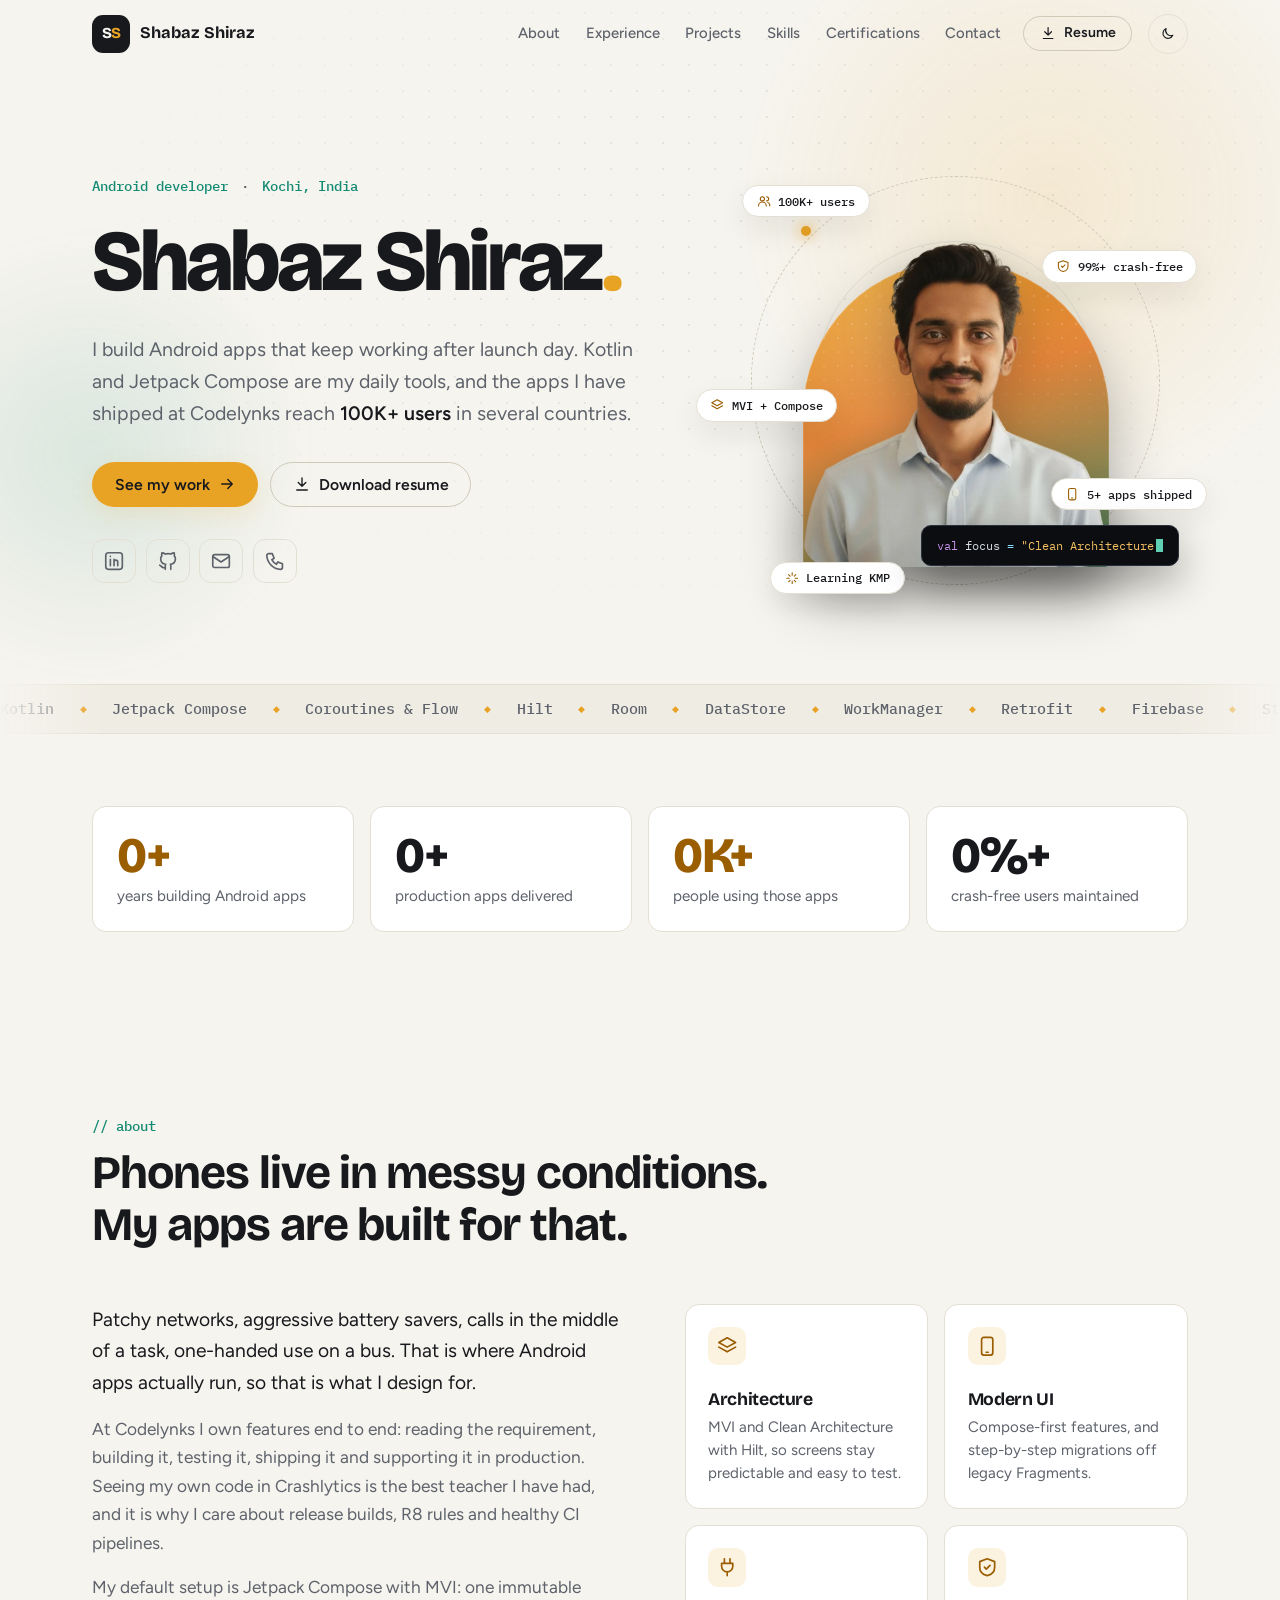
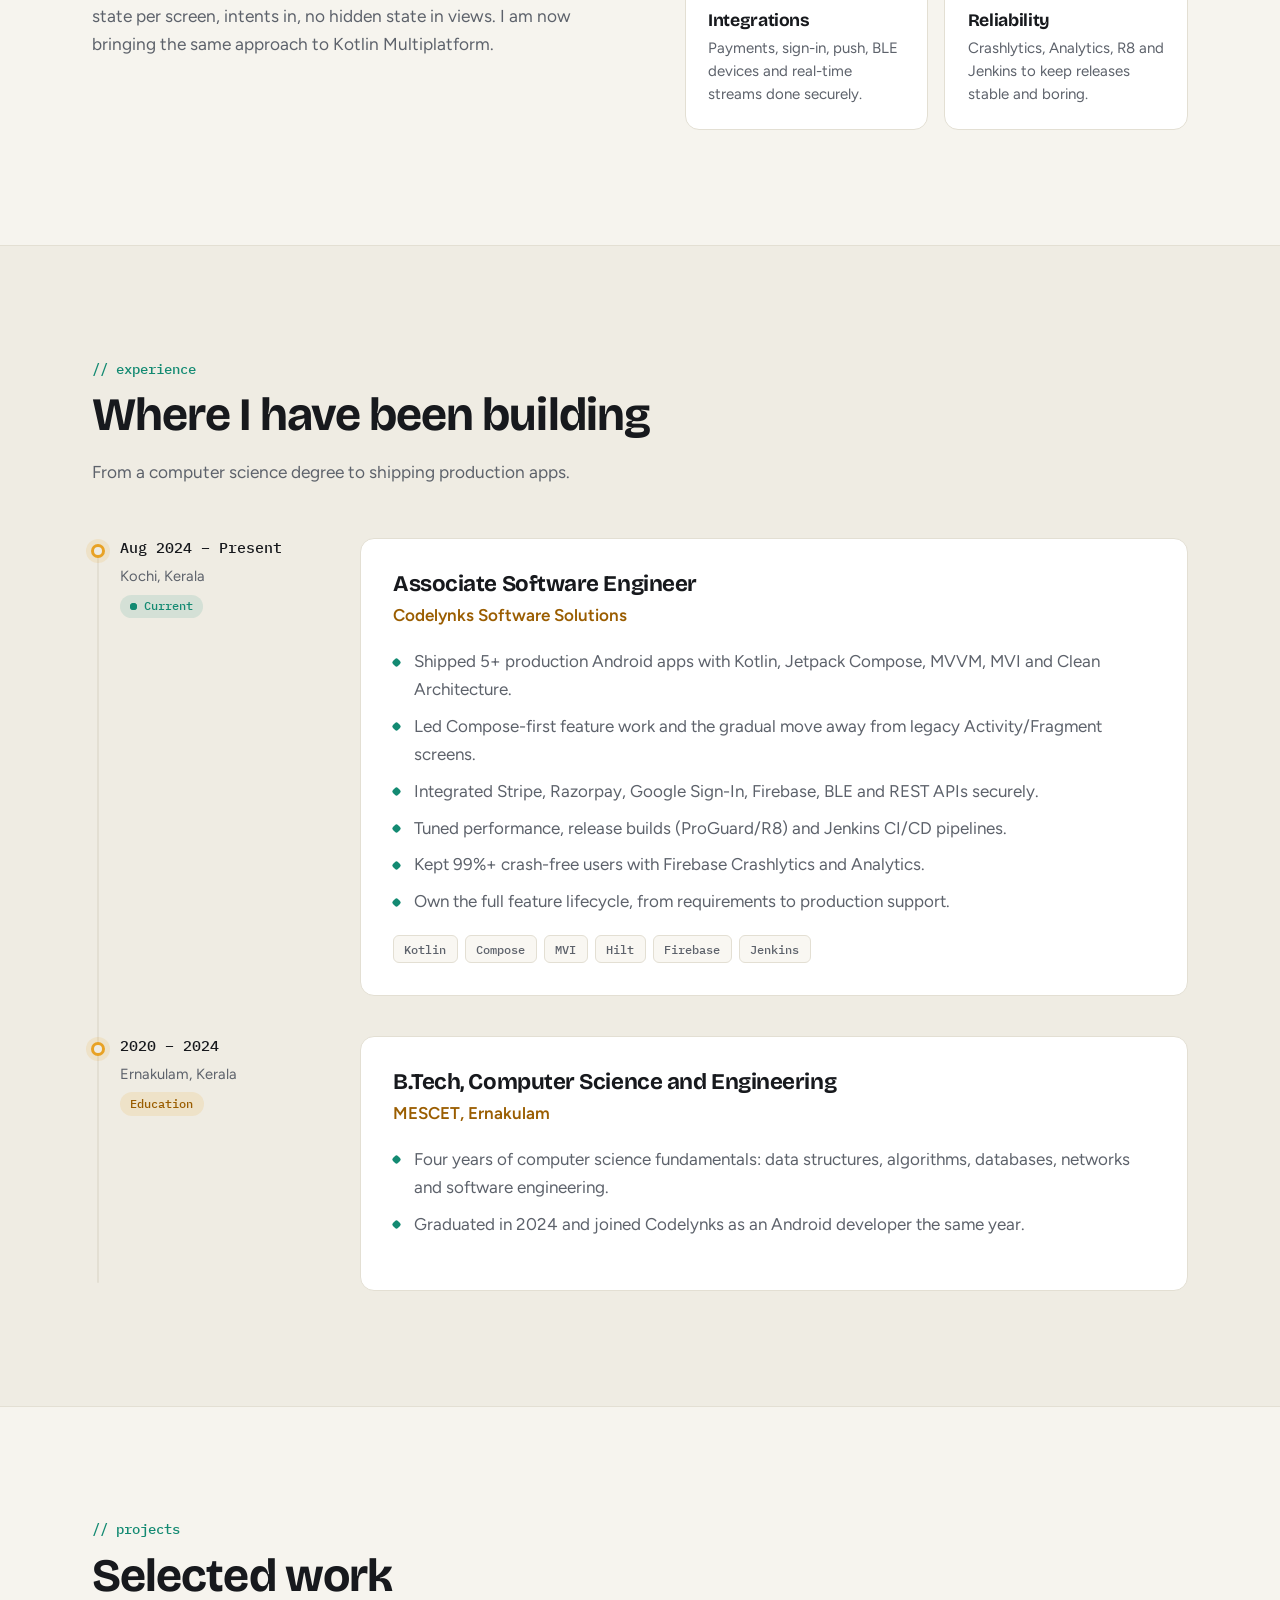
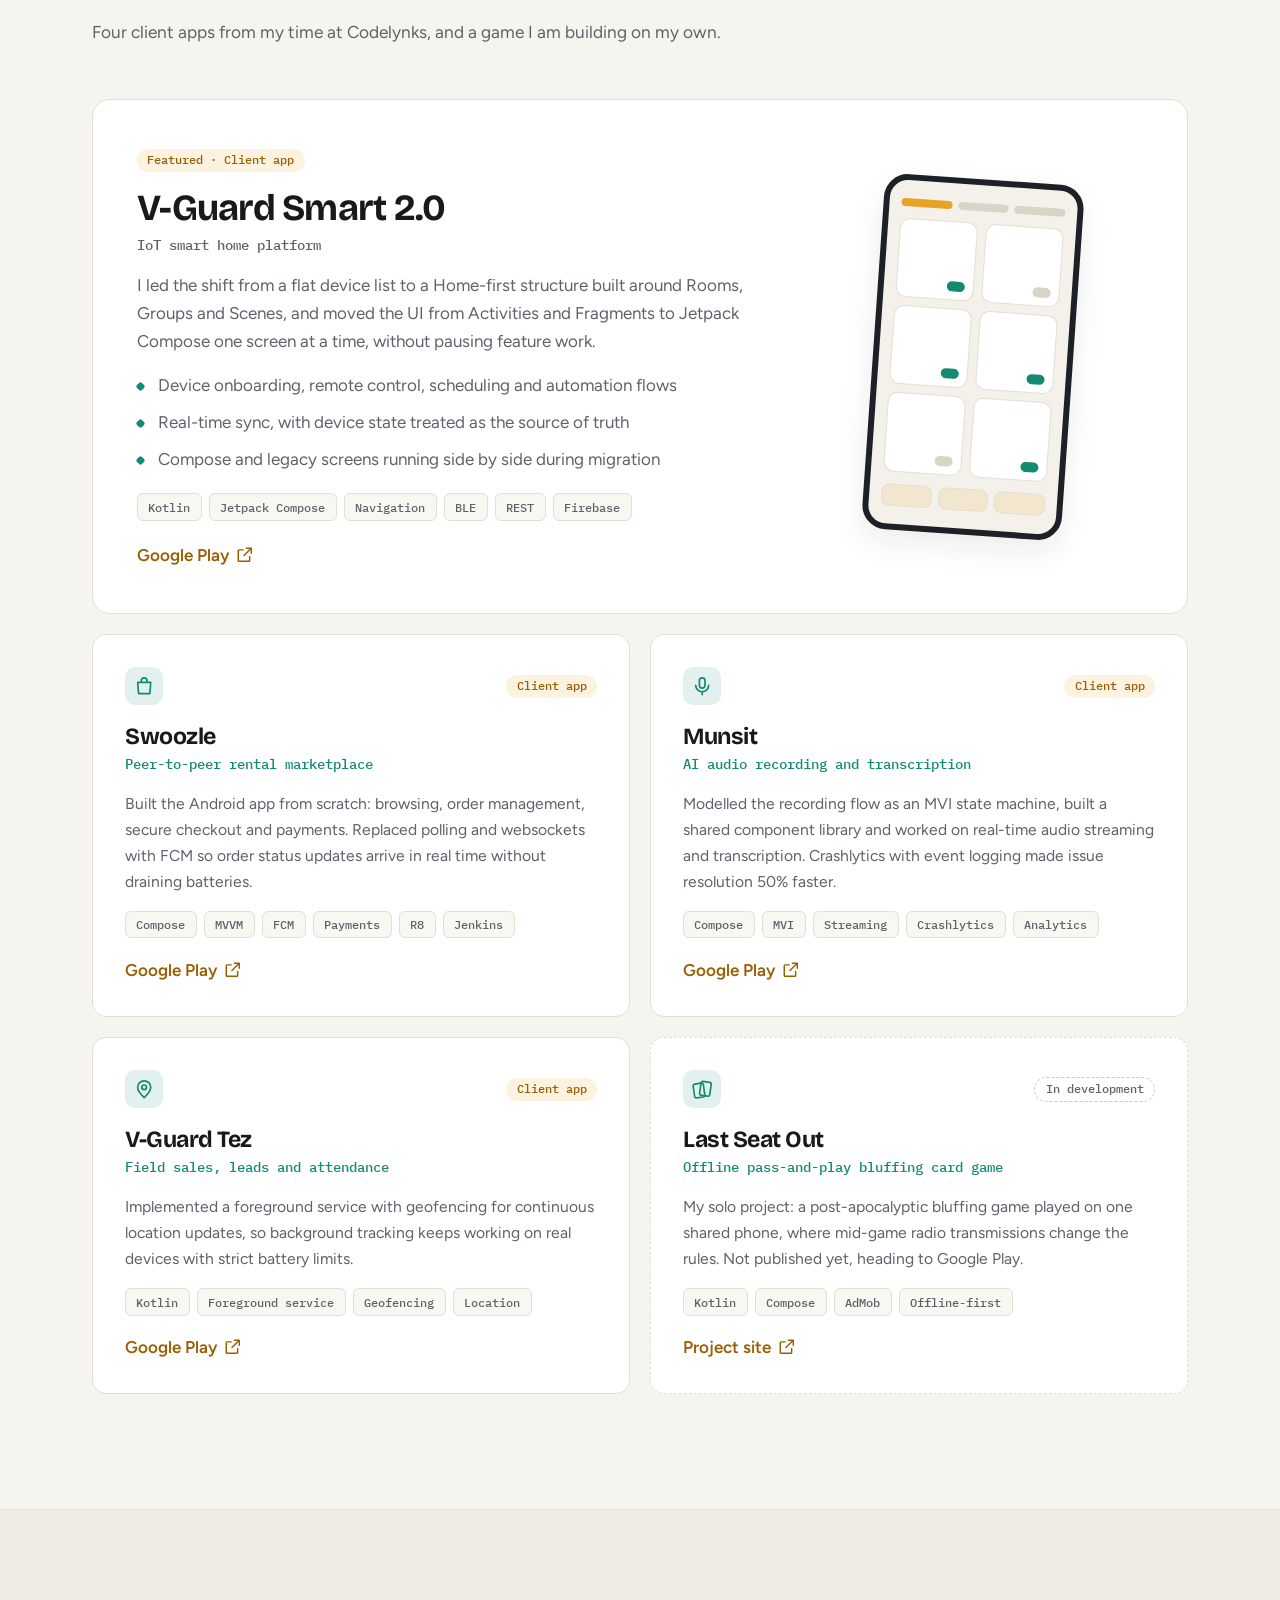
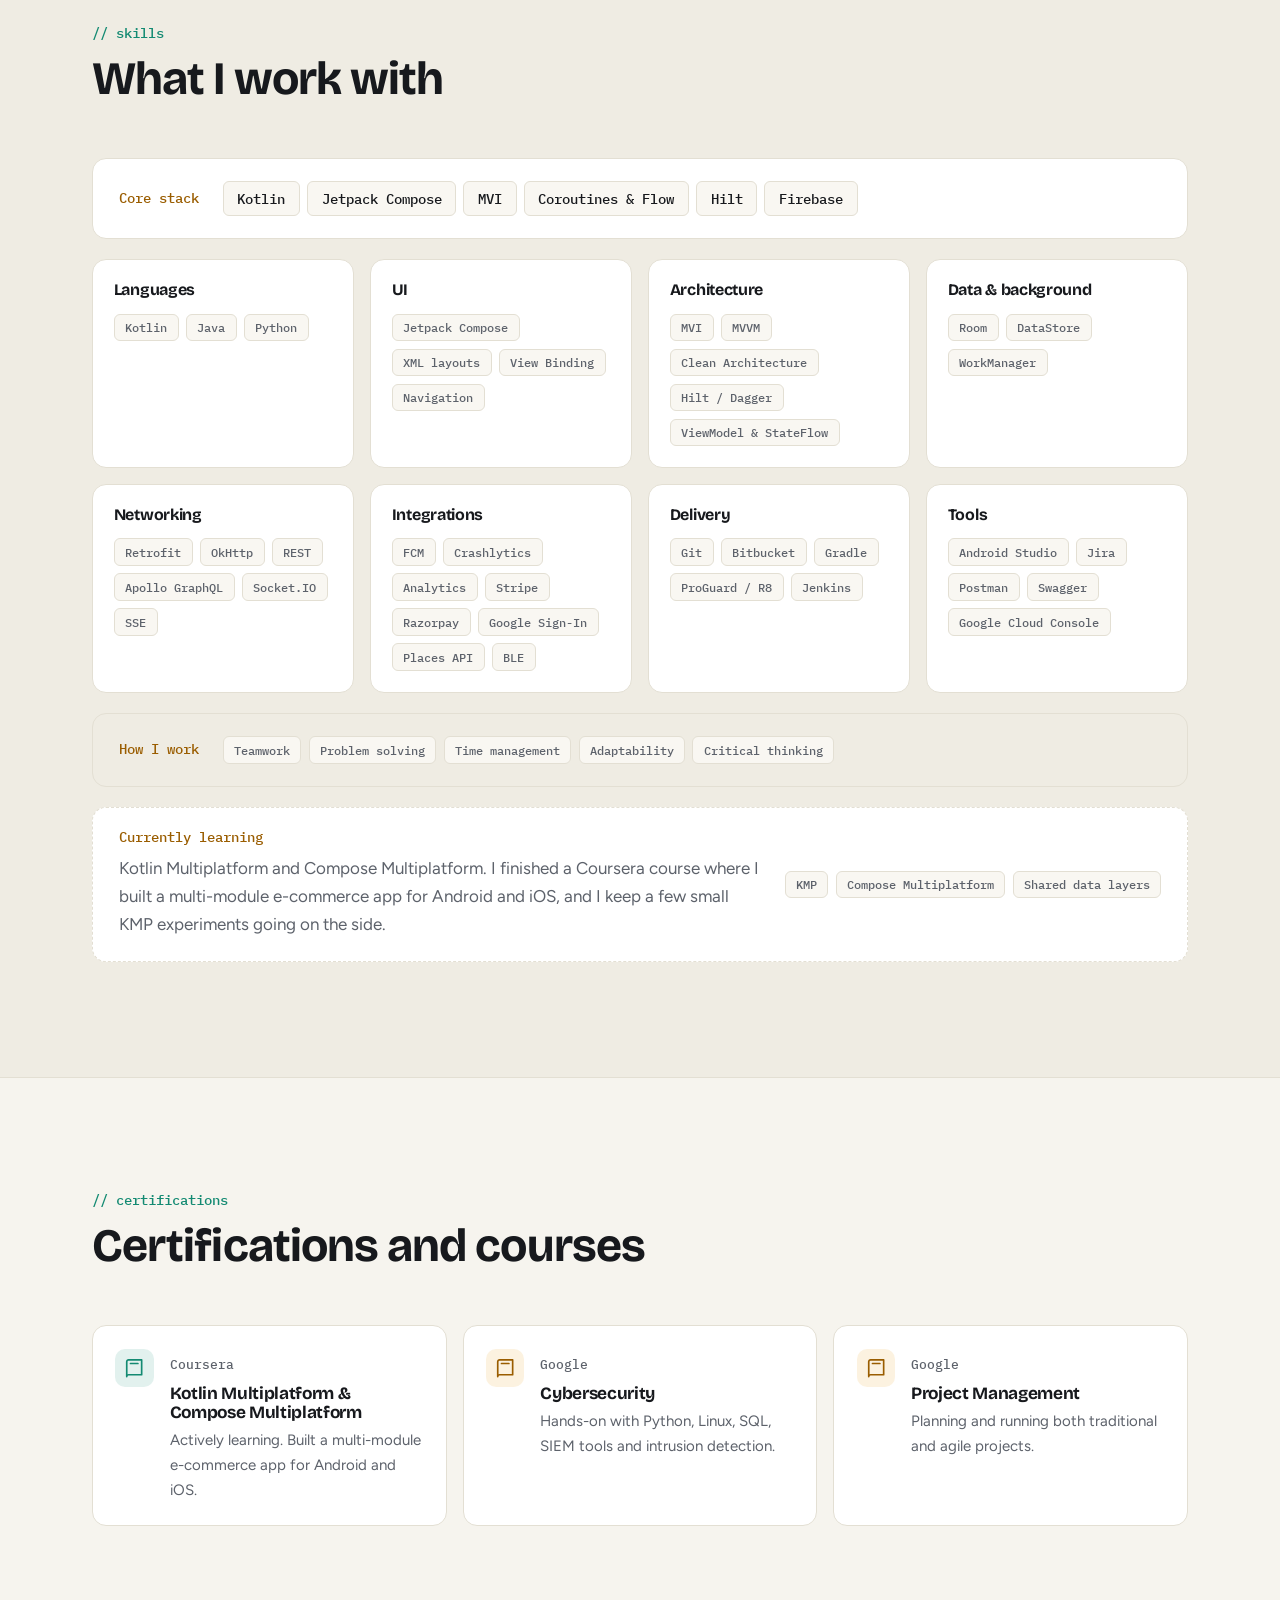
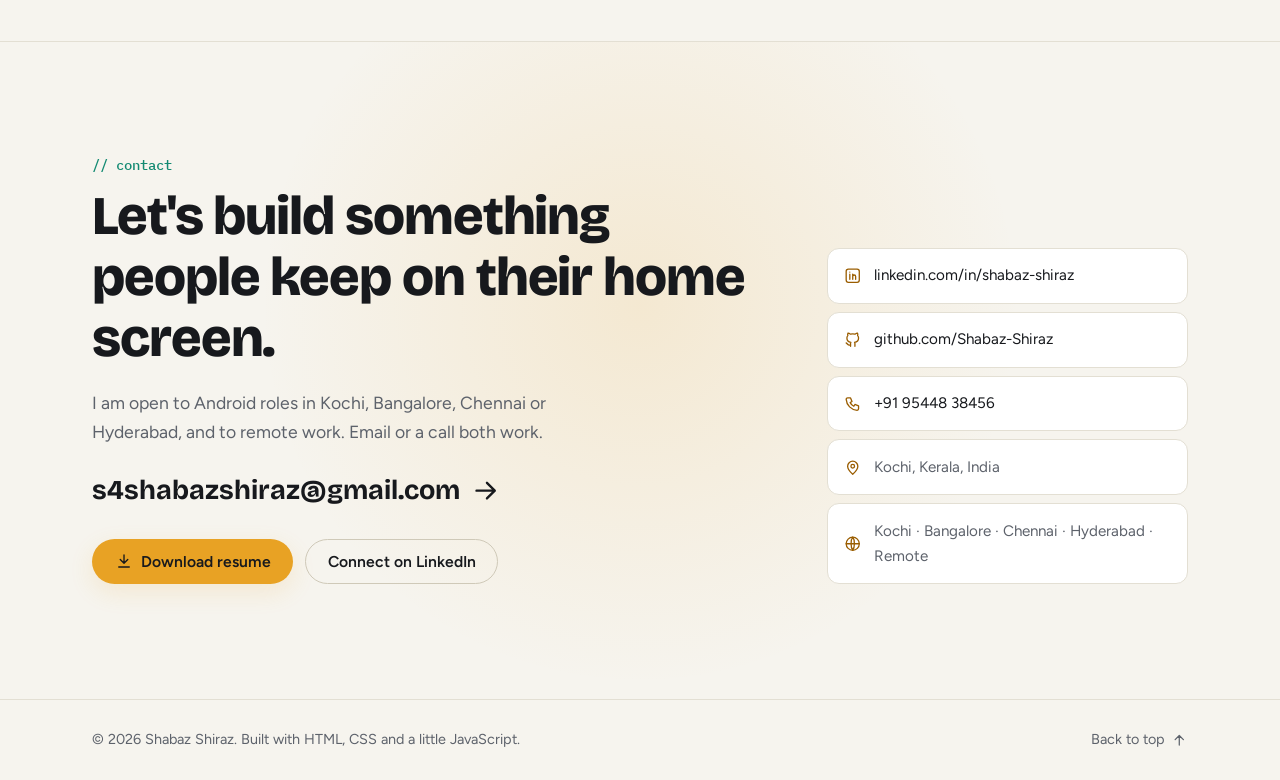
==== commit e29da300: "Rewrite README and add web manifest" ====
--- a/index.html
+++ b/index.html
@@ -17,6 +17,7 @@
 	<meta name="author" content="Shabaz Shiraz">
 	<link rel="canonical" href="https://shabaz-shiraz.github.io/">
 	<link rel="apple-touch-icon" href="assets/img/portrait.png">
+	<link rel="manifest" href="site.webmanifest">
 	<script type="application/ld+json">
 	{
 		"@context": "https://schema.org",
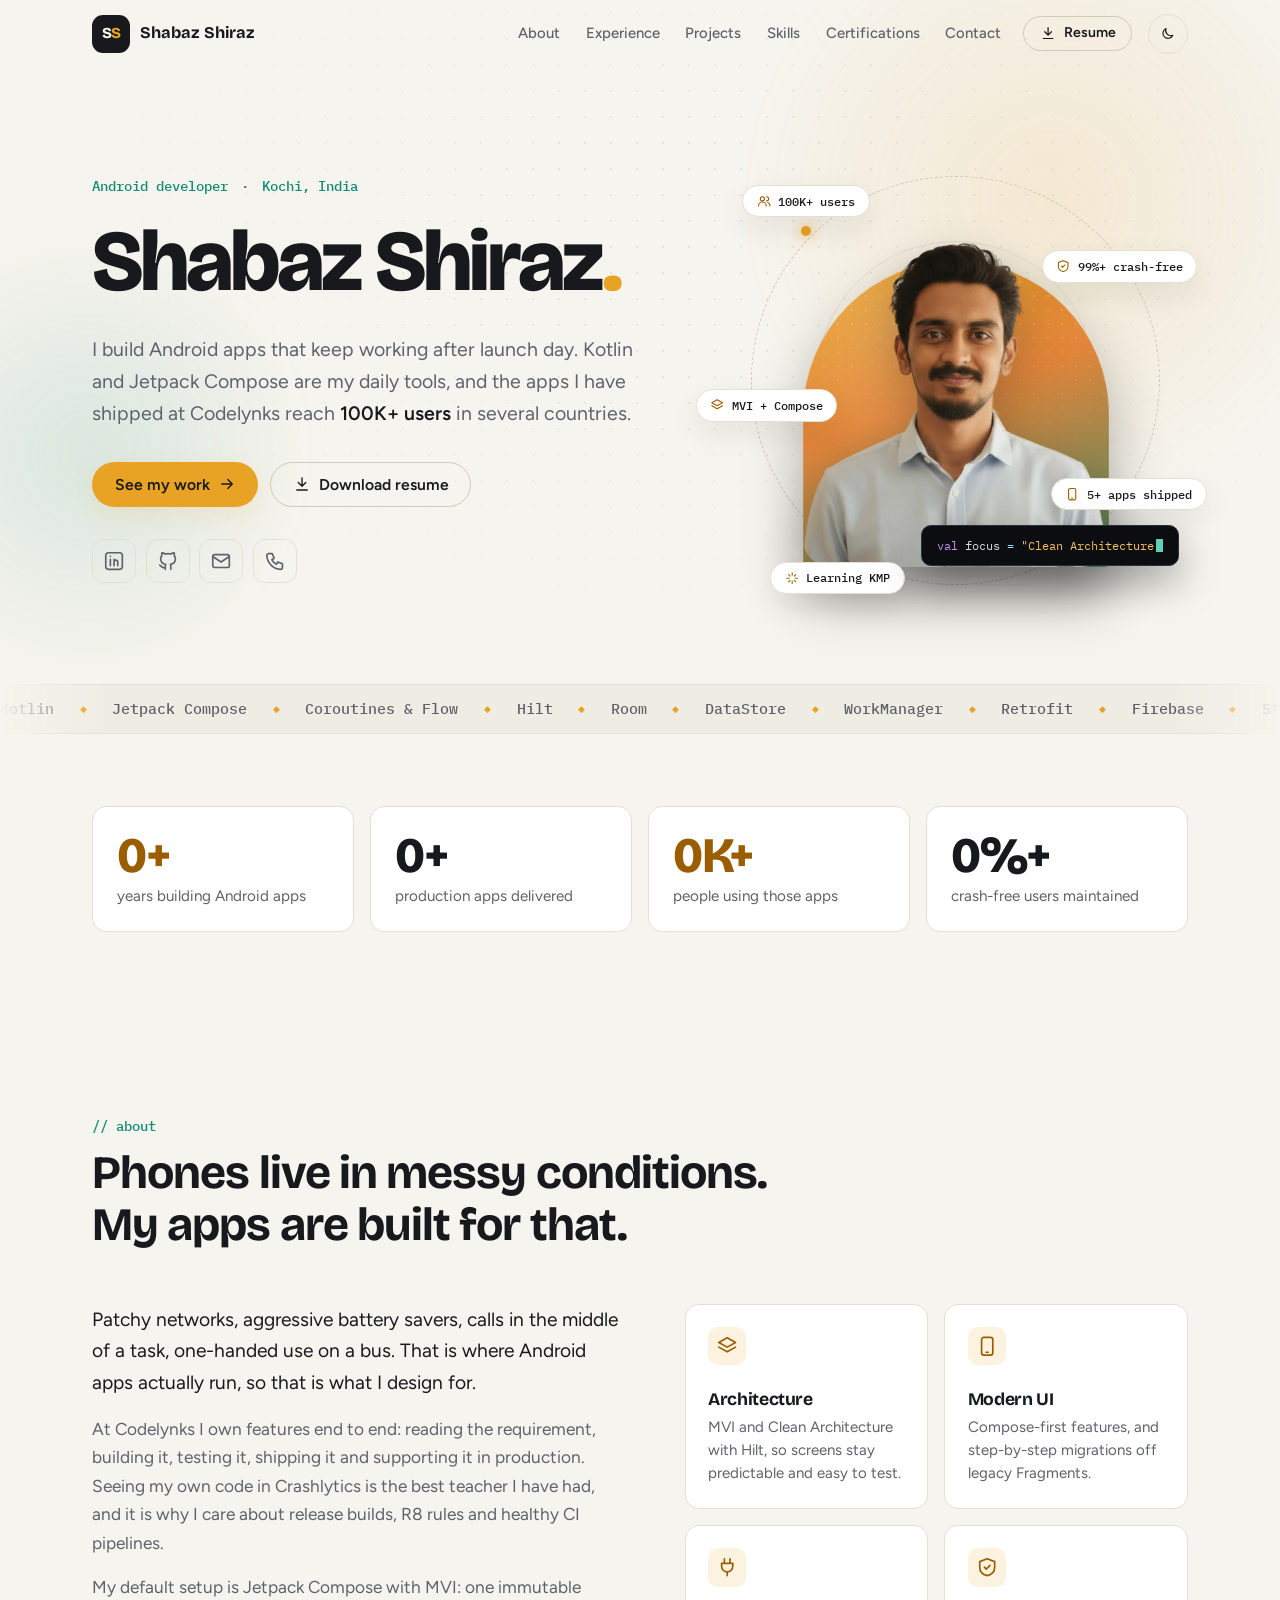
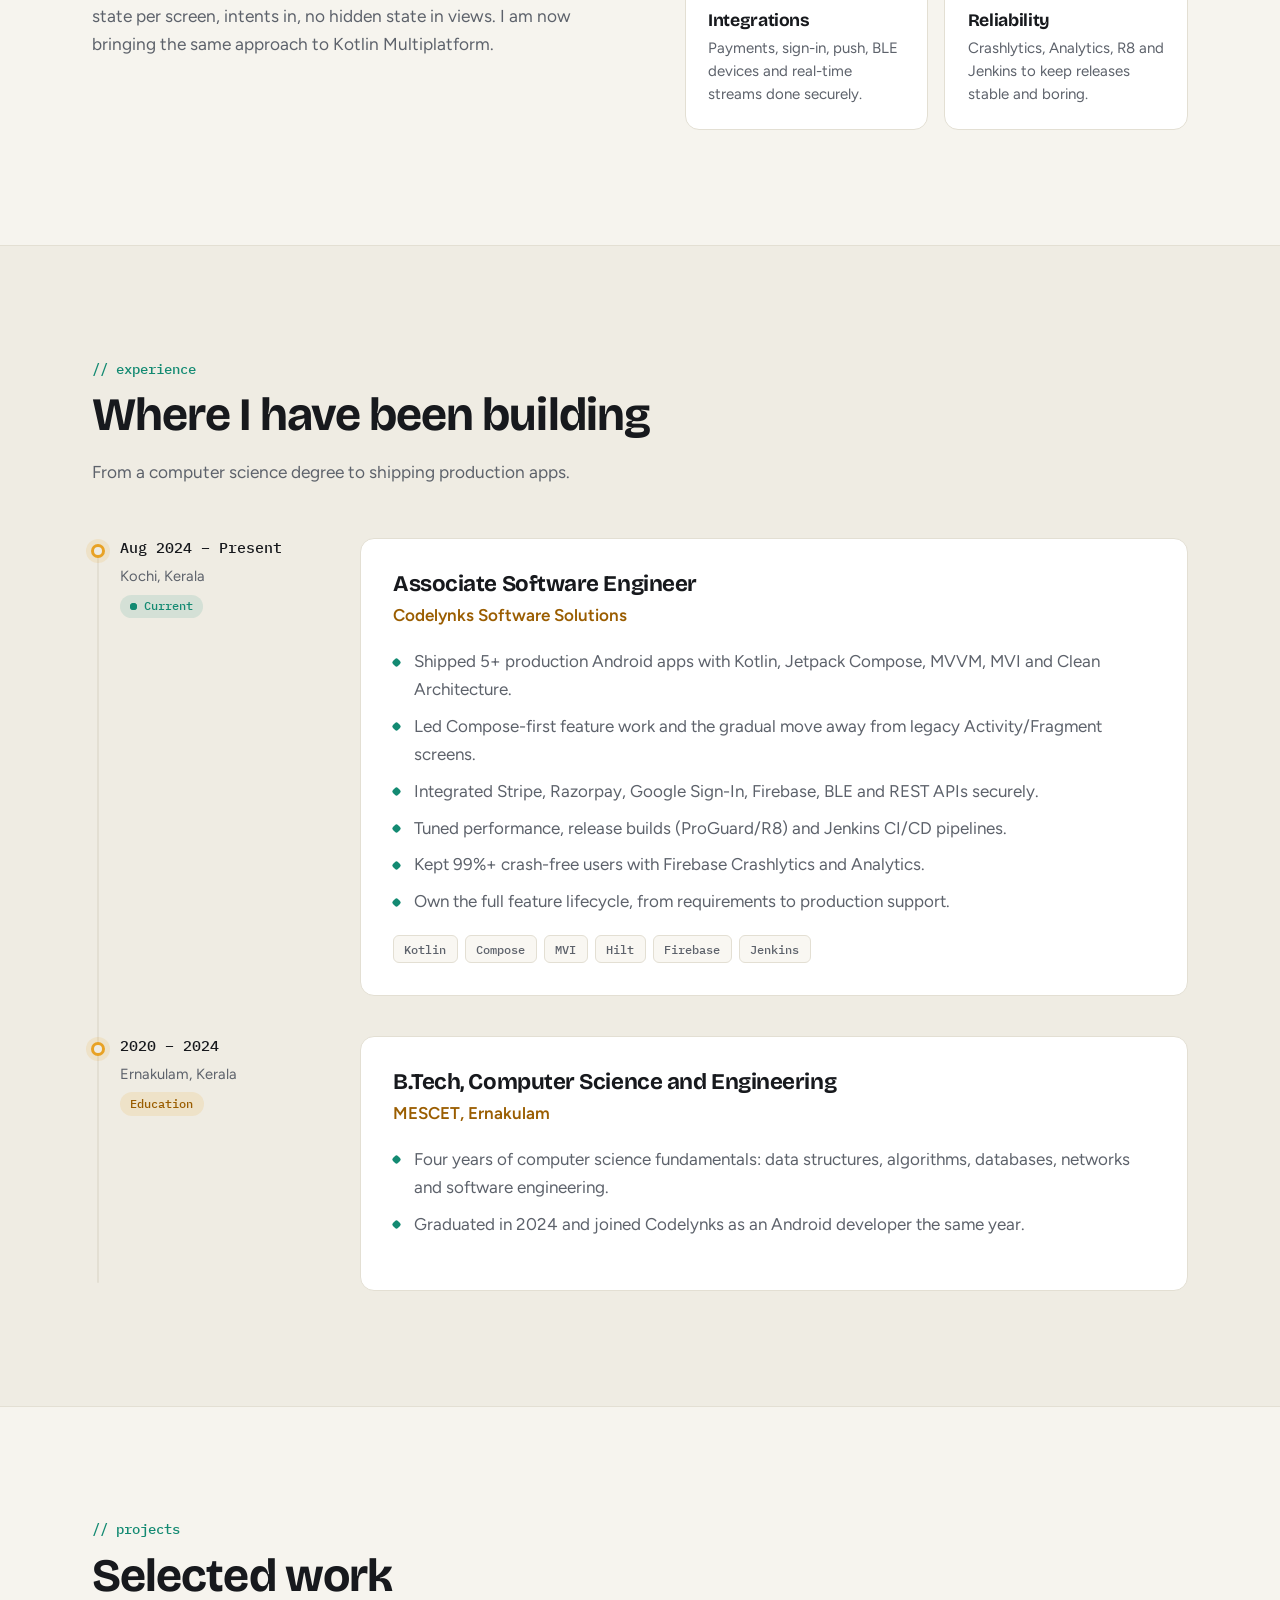
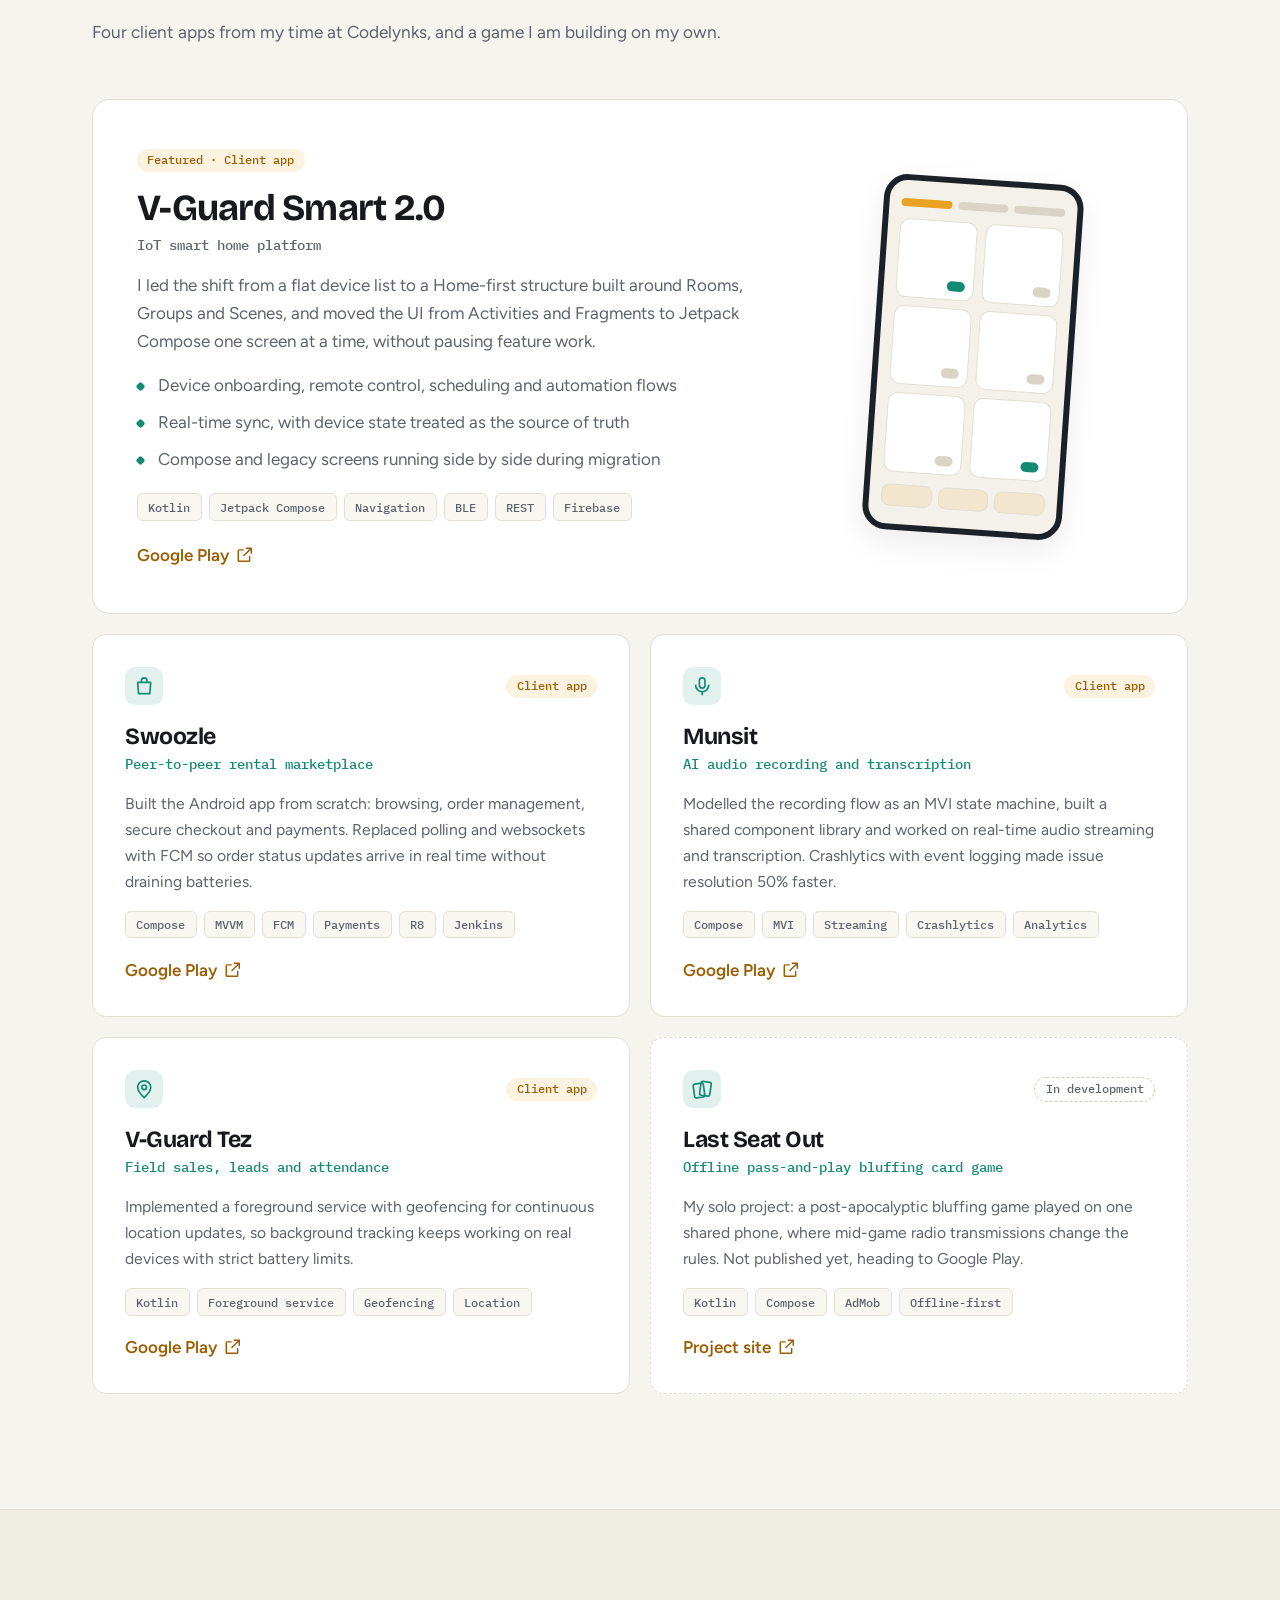
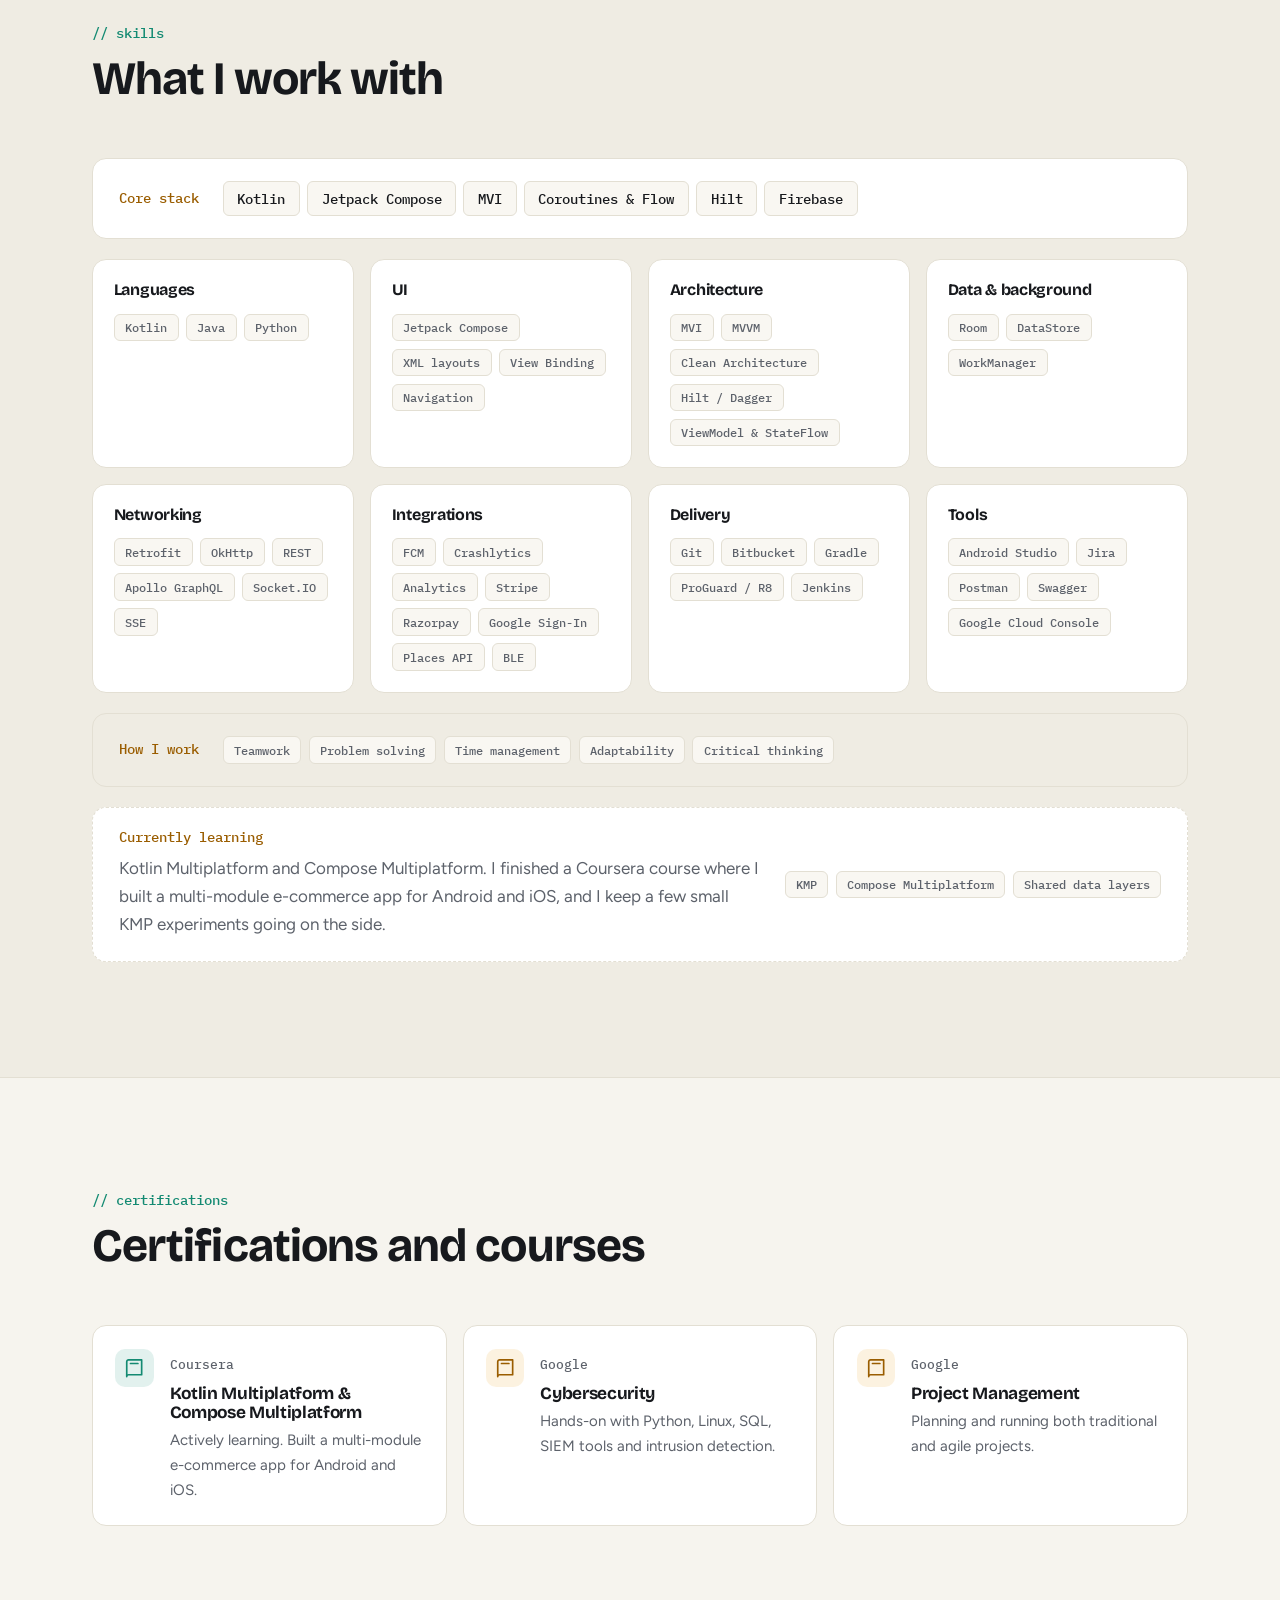
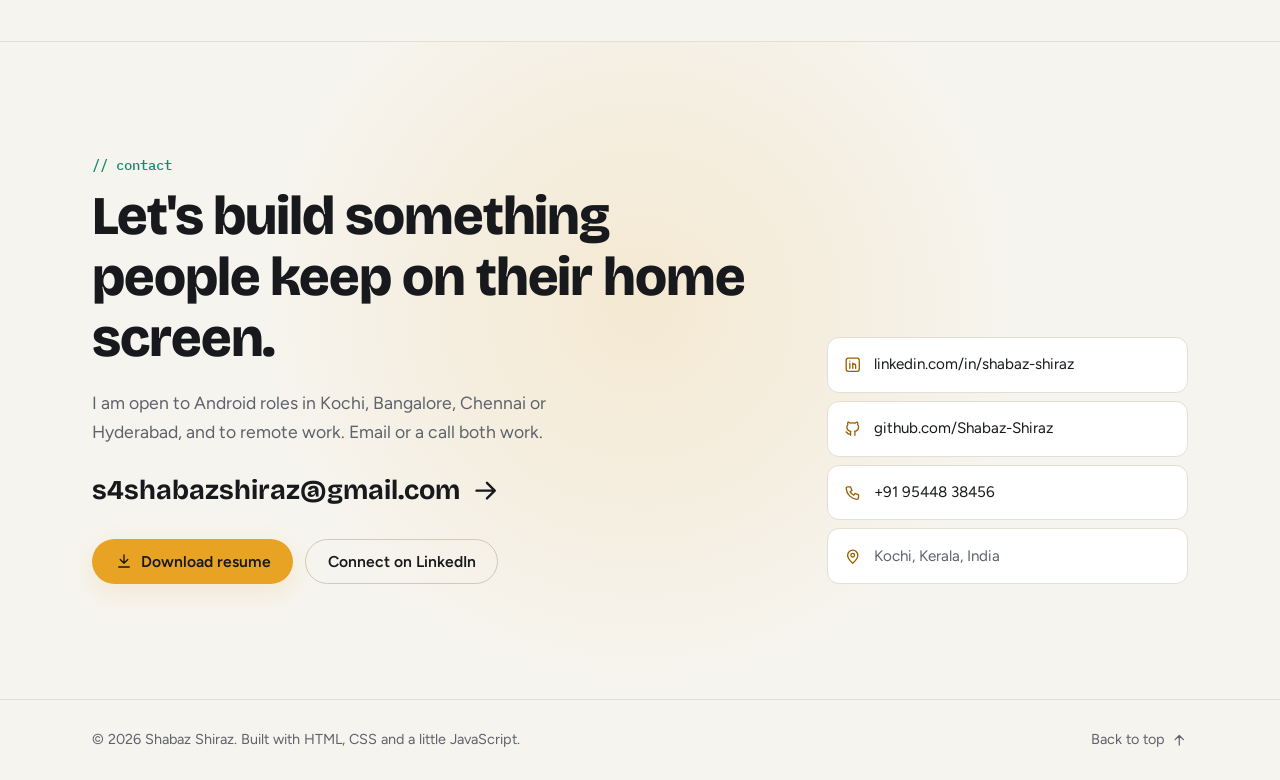
==== commit 0ce63d9a: "Remove open-to locations card from contact" ====
--- a/index.html
+++ b/index.html
@@ -419,7 +419,6 @@
 					<li><svg class="i" aria-hidden="true"><use href="#i-github"/></svg><a href="https://github.com/Shabaz-Shiraz" target="_blank" rel="noopener">github.com/Shabaz-Shiraz</a></li>
 					<li><svg class="i" aria-hidden="true"><use href="#i-call"/></svg><a href="tel:+919544838456">+91 95448 38456</a></li>
 					<li><svg class="i" aria-hidden="true"><use href="#i-pin"/></svg><span>Kochi, Kerala, India</span></li>
-					<li><svg class="i" aria-hidden="true"><use href="#i-globe"/></svg><span>Kochi · Bangalore · Chennai · Hyderabad · Remote</span></li>
 				</ul>
 			</div>
 		</section>
@@ -459,7 +458,6 @@
 			<symbol id="i-cards" viewBox="0 0 24 24"><rect x="3" y="6" width="11" height="15" rx="2" transform="rotate(-8 8 13)"/><rect x="10" y="4" width="11" height="15" rx="2" transform="rotate(8 15 11)"/></symbol>
 			<symbol id="i-cap" viewBox="0 0 24 24"><path d="m2 9 10-5 10 5-10 5z"/><path d="M6 11v5c3 2.5 9 2.5 12 0v-5M22 9v6"/></symbol>
 			<symbol id="i-book" viewBox="0 0 24 24"><path d="M4 5a2 2 0 0 1 2-2h14v16H6a2 2 0 0 0-2 2zM4 21V5M8 7h8"/></symbol>
-			<symbol id="i-globe" viewBox="0 0 24 24"><circle cx="12" cy="12" r="9"/><path d="M3 12h18M12 3c3 3.5 3 14.5 0 18M12 3c-3 3.5-3 14.5 0 18"/></symbol>
 		</defs>
 	</svg>
 
